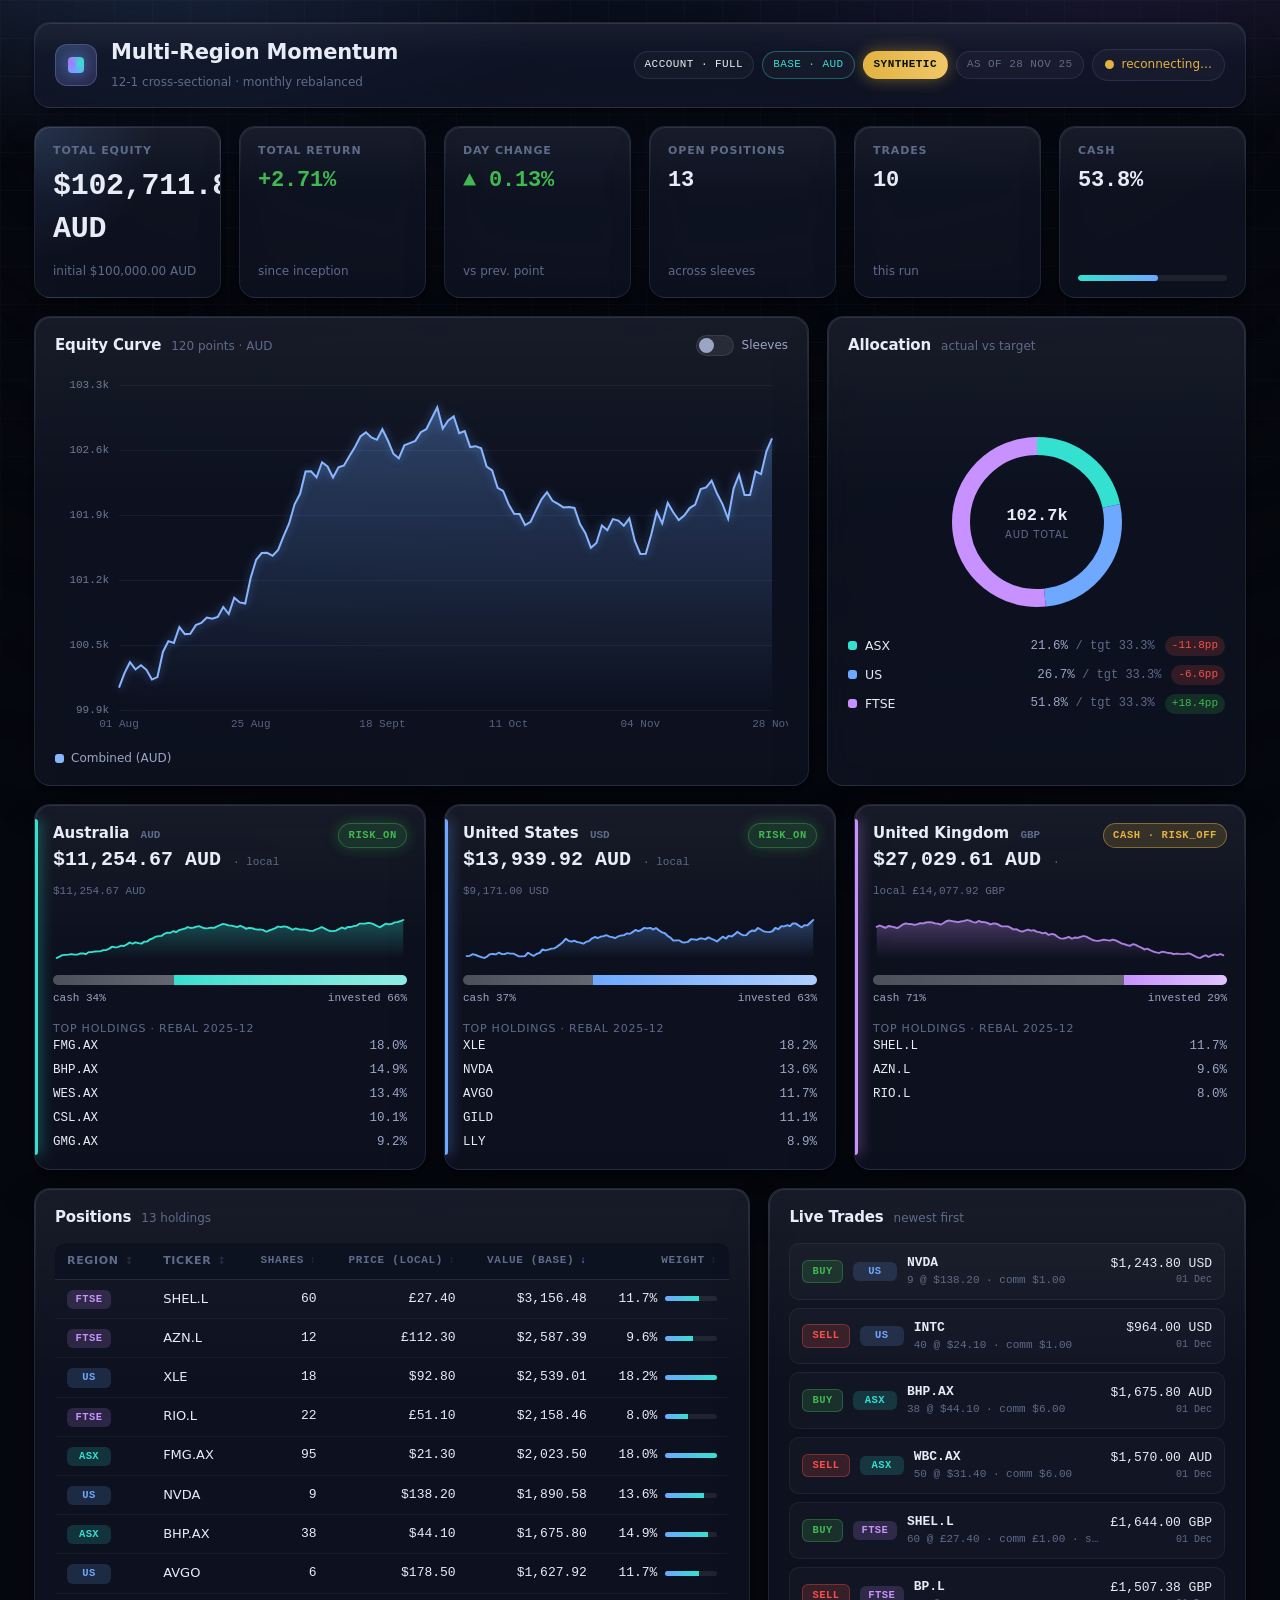
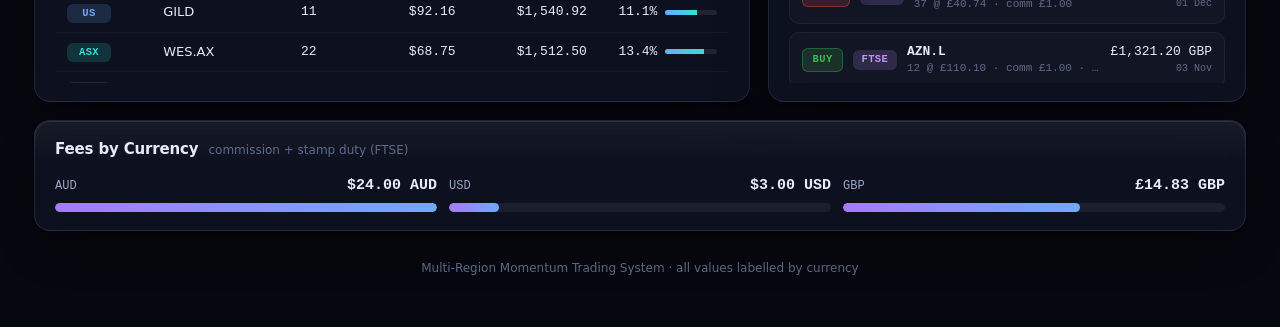
==== trading_algo/dashboard/static/index.html @ df979b7a "Add live dashboard, point-in-time constituents, robustness sweep, session hook Dashboard (trading_al" ====
<!DOCTYPE html>
<html lang="en">
<head>
  <meta charset="utf-8" />
  <meta name="viewport" content="width=device-width, initial-scale=1.0" />
  <title>Multi-Region Momentum · Trading Terminal</title>
  <!-- Dependency-free: only local stylesheet, no external URLs anywhere. -->
  <link rel="stylesheet" href="styles.css" />
</head>
<body>
  <!-- Ambient background glow layers (pure CSS, no images). -->
  <div class="bg-aurora" aria-hidden="true"></div>
  <div class="bg-grid" aria-hidden="true"></div>

  <div class="shell">

    <!-- ============================== TOP BAR ============================== -->
    <header class="topbar glass">
      <div class="topbar__brand">
        <div class="logo" aria-hidden="true">
          <span class="logo__spark"></span>
        </div>
        <div class="topbar__titles">
          <h1 class="topbar__title">Multi-Region&nbsp;Momentum</h1>
          <div class="topbar__sub">
            <span class="muted">12-1 cross-sectional · monthly rebalanced</span>
          </div>
        </div>
      </div>

      <div class="topbar__meta">
        <span class="pill pill--account" id="accountPill">account · —</span>
        <span class="pill pill--ccy" id="ccyPill">BASE · —</span>
        <span class="pill pill--synthetic hidden" id="syntheticPill">SYNTHETIC</span>
        <span class="pill pill--asof" id="asOfPill">as of —</span>

        <span class="status" id="statusEl" title="connection status">
          <span class="status__dot" id="statusDot"></span>
          <span class="status__text" id="statusText">connecting…</span>
        </span>
      </div>
    </header>

    <!-- ============================== KPI STRIP ============================== -->
    <section class="kpis" id="kpiStrip" aria-label="Key metrics">
      <article class="kpi glass kpi--equity">
        <div class="kpi__label">Total Equity</div>
        <div class="kpi__value kpi__value--xl" id="kpiEquity">—</div>
        <div class="kpi__foot"><span class="muted" id="kpiEquitySub">initial —</span></div>
      </article>

      <article class="kpi glass">
        <div class="kpi__label">Total Return</div>
        <div class="kpi__value" id="kpiReturn">—</div>
        <div class="kpi__foot"><span class="muted">since inception</span></div>
      </article>

      <article class="kpi glass">
        <div class="kpi__label">Day Change</div>
        <div class="kpi__value" id="kpiDay">—</div>
        <div class="kpi__foot"><span class="muted">vs prev. point</span></div>
      </article>

      <article class="kpi glass">
        <div class="kpi__label">Open Positions</div>
        <div class="kpi__value" id="kpiPositions">—</div>
        <div class="kpi__foot"><span class="muted">across sleeves</span></div>
      </article>

      <article class="kpi glass">
        <div class="kpi__label">Trades</div>
        <div class="kpi__value" id="kpiTrades">—</div>
        <div class="kpi__foot"><span class="muted">this run</span></div>
      </article>

      <article class="kpi glass kpi--cash">
        <div class="kpi__label">Cash</div>
        <div class="kpi__value" id="kpiCash">—</div>
        <div class="kpi__bar"><span class="kpi__bar-fill" id="kpiCashBar"></span></div>
      </article>
    </section>

    <!-- ============================== MAIN GRID ============================== -->
    <section class="grid-main">

      <!-- Equity curve ---------------------------------------------------- -->
      <article class="panel glass panel--equity">
        <div class="panel__head">
          <div class="panel__title">
            <h2>Equity Curve</h2>
            <span class="muted" id="equityRange">— · base currency</span>
          </div>
          <label class="switch" title="Overlay per-sleeve curves">
            <input type="checkbox" id="overlayToggle" />
            <span class="switch__track"><span class="switch__thumb"></span></span>
            <span class="switch__label">Sleeves</span>
          </label>
        </div>
        <div class="chart-wrap">
          <canvas id="equityCanvas"></canvas>
          <div class="chart-tooltip hidden" id="equityTooltip"></div>
        </div>
        <div class="legend" id="equityLegend"></div>
      </article>

      <!-- Allocation donut ------------------------------------------------- -->
      <article class="panel glass panel--donut">
        <div class="panel__head">
          <div class="panel__title">
            <h2>Allocation</h2>
            <span class="muted">actual vs target</span>
          </div>
        </div>
        <div class="donut-wrap">
          <div class="donut-svg" id="donutSvg"><!-- SVG injected --></div>
          <ul class="donut-legend" id="donutLegend"></ul>
        </div>
      </article>
    </section>

    <!-- ============================== SLEEVE CARDS ============================== -->
    <section class="sleeves" id="sleeveCards" aria-label="Regional sleeves"></section>

    <!-- ============================== LOWER GRID ============================== -->
    <section class="grid-lower">

      <!-- Positions table -------------------------------------------------- -->
      <article class="panel glass panel--positions">
        <div class="panel__head">
          <div class="panel__title">
            <h2>Positions</h2>
            <span class="muted" id="positionsCount">— holdings</span>
          </div>
        </div>
        <div class="table-scroll">
          <table class="dtable" id="positionsTable">
            <thead>
              <tr>
                <th data-sort="region"  class="sortable">Region</th>
                <th data-sort="ticker"  class="sortable">Ticker</th>
                <th data-sort="shares"  class="sortable num">Shares</th>
                <th data-sort="price"   class="sortable num">Price (local)</th>
                <th data-sort="value"   class="sortable num">Value (base)</th>
                <th data-sort="weight"  class="sortable num">Weight</th>
              </tr>
            </thead>
            <tbody id="positionsBody"></tbody>
          </table>
        </div>
      </article>

      <!-- Live trades feed ------------------------------------------------- -->
      <article class="panel glass panel--trades">
        <div class="panel__head">
          <div class="panel__title">
            <h2>Live Trades</h2>
            <span class="muted">newest first</span>
          </div>
        </div>
        <ul class="feed" id="tradesFeed"></ul>
      </article>
    </section>

    <!-- ============================== FEES PANEL ============================== -->
    <section class="grid-fees">
      <article class="panel glass panel--fees">
        <div class="panel__head">
          <div class="panel__title">
            <h2>Fees by Currency</h2>
            <span class="muted">commission + stamp duty (FTSE)</span>
          </div>
        </div>
        <div class="fees" id="feesPanel"></div>
      </article>
    </section>

    <footer class="footer">
      <span class="muted" id="footerNote">Multi-Region Momentum Trading System · all values labelled by currency</span>
    </footer>
  </div>

  <!-- Dependency-free application script (local file only). -->
  <script src="app.js"></script>
</body>
</html>
---- trading_algo/dashboard/static/styles.css ----
/* ===========================================================================
   Multi-Region Momentum — Trading Terminal
   Dark, glassmorphism fintech dashboard. 100% offline, no external assets.
   System-font stacks only; all visuals are CSS/Canvas/SVG.
   =========================================================================== */

/* --------------------------------- Tokens -------------------------------- */
:root {
  /* Surface palette (deep navy/black with cool tints) */
  --bg-0: #06080f;          /* page base */
  --bg-1: #0a0e1a;          /* secondary */
  --panel: rgba(20, 26, 44, 0.55);
  --panel-solid: #11162a;
  --stroke: rgba(140, 160, 220, 0.14);
  --stroke-strong: rgba(150, 170, 230, 0.28);

  /* Text */
  --text: #e8ecf6;
  --text-dim: #9aa6c4;
  --text-mute: #5f6b8a;

  /* Accents */
  --accent: #6ea8ff;        /* primary blue */
  --accent-2: #a779ff;      /* violet */
  --accent-3: #34e0d0;      /* teal */
  --pos: #3fb950;           /* green */
  --pos-soft: rgba(63, 185, 80, 0.16);
  --neg: #f85149;           /* red */
  --neg-soft: rgba(248, 81, 73, 0.16);
  --warn: #e3b341;          /* amber */
  --warn-soft: rgba(227, 179, 65, 0.16);

  /* Region hues (consistent across charts/tags) */
  --asx:  #34e0d0;          /* teal */
  --us:   #6ea8ff;          /* blue */
  --ftse: #c792ff;          /* violet */

  /* Type */
  --font-sans: -apple-system, BlinkMacSystemFont, "Segoe UI", Roboto, system-ui, "Helvetica Neue", Arial, sans-serif;
  --font-mono: ui-monospace, "SF Mono", "Cascadia Code", "JetBrains Mono", Menlo, Consolas, "Liberation Mono", monospace;

  --radius: 16px;
  --radius-sm: 10px;
  --shadow: 0 20px 50px -20px rgba(0, 0, 0, 0.75), 0 2px 8px -2px rgba(0, 0, 0, 0.6);
  --gap: 18px;
}

/* ------------------------------- Base reset ------------------------------ */
*, *::before, *::after { box-sizing: border-box; }
html, body { height: 100%; }
body {
  margin: 0;
  font-family: var(--font-sans);
  color: var(--text);
  background: var(--bg-0);
  line-height: 1.45;
  -webkit-font-smoothing: antialiased;
  text-rendering: optimizeLegibility;
  overflow-x: hidden;
}
h1, h2, h3 { margin: 0; font-weight: 600; letter-spacing: -0.01em; }
.hidden { display: none !important; }
.muted { color: var(--text-mute); font-size: 12px; }
.num { font-variant-numeric: tabular-nums; font-family: var(--font-mono); }

/* --------------------------- Ambient background -------------------------- */
.bg-aurora {
  position: fixed; inset: -20% -10% auto -10%; height: 70vh; z-index: -2;
  background:
    radial-gradient(40% 50% at 18% 20%, rgba(110, 168, 255, 0.18), transparent 70%),
    radial-gradient(45% 55% at 82% 12%, rgba(167, 121, 255, 0.16), transparent 70%),
    radial-gradient(35% 45% at 55% 0%,  rgba(52, 224, 208, 0.12), transparent 70%);
  filter: blur(20px);
  pointer-events: none;
}
.bg-grid {
  position: fixed; inset: 0; z-index: -3; pointer-events: none;
  background:
    linear-gradient(rgba(120, 140, 200, 0.035) 1px, transparent 1px) 0 0 / 100% 38px,
    linear-gradient(90deg, rgba(120, 140, 200, 0.035) 1px, transparent 1px) 0 0 / 38px 100%,
    radial-gradient(120% 80% at 50% -10%, #0b1020 0%, var(--bg-0) 55%);
  mask-image: radial-gradient(120% 100% at 50% 0%, #000 40%, transparent 100%);
}

/* --------------------------------- Layout -------------------------------- */
.shell {
  max-width: 1480px;
  margin: 0 auto;
  padding: 22px clamp(14px, 3vw, 34px) 48px;
  display: flex;
  flex-direction: column;
  gap: var(--gap);
}

/* Glass surface treatment shared by all cards/panels. */
.glass {
  background:
    linear-gradient(180deg, rgba(255, 255, 255, 0.045), rgba(255, 255, 255, 0) 38%),
    var(--panel);
  border: 1px solid var(--stroke);
  border-radius: var(--radius);
  box-shadow: var(--shadow);
  backdrop-filter: blur(14px) saturate(120%);
  -webkit-backdrop-filter: blur(14px) saturate(120%);
  position: relative;
}
/* Subtle top hairline highlight for the "glass edge" look. */
.glass::before {
  content: "";
  position: absolute; inset: 0;
  border-radius: inherit;
  padding: 1px;
  background: linear-gradient(180deg, rgba(255, 255, 255, 0.18), transparent 30%);
  -webkit-mask: linear-gradient(#000 0 0) content-box, linear-gradient(#000 0 0);
  -webkit-mask-composite: xor; mask-composite: exclude;
  pointer-events: none;
  opacity: 0.6;
}

/* --------------------------------- Topbar -------------------------------- */
.topbar {
  display: flex; align-items: center; justify-content: space-between;
  gap: 16px; padding: 14px 20px; flex-wrap: wrap;
}
.topbar__brand { display: flex; align-items: center; gap: 14px; }
.logo {
  width: 42px; height: 42px; border-radius: 12px; flex: none;
  background: linear-gradient(145deg, rgba(110,168,255,0.25), rgba(167,121,255,0.18));
  border: 1px solid var(--stroke-strong);
  display: grid; place-items: center; position: relative; overflow: hidden;
}
.logo__spark {
  width: 16px; height: 16px; border-radius: 4px;
  background: conic-gradient(from 180deg, var(--accent), var(--accent-2), var(--accent-3), var(--accent));
  filter: drop-shadow(0 0 8px rgba(110, 168, 255, 0.6));
  animation: spin 8s linear infinite;
}
@keyframes spin { to { transform: rotate(360deg); } }
.topbar__title { font-size: clamp(16px, 2.2vw, 21px); }
.topbar__sub { margin-top: 2px; }
.topbar__meta { display: flex; align-items: center; gap: 8px; flex-wrap: wrap; }

/* Pills */
.pill {
  font-family: var(--font-mono); font-size: 11px; letter-spacing: 0.04em;
  text-transform: uppercase; color: var(--text-dim);
  padding: 5px 10px; border-radius: 999px;
  border: 1px solid var(--stroke); background: rgba(255, 255, 255, 0.03);
  white-space: nowrap;
}
.pill--ccy { color: var(--accent-3); border-color: rgba(52, 224, 208, 0.35); }
.pill--account { color: var(--text); }
.pill--synthetic {
  color: #08110b; font-weight: 700;
  background: linear-gradient(90deg, var(--warn), #f0c768);
  border-color: transparent;
  box-shadow: 0 0 16px rgba(227, 179, 65, 0.45);
}
.pill--asof { color: var(--text-mute); }

/* Live status */
.status {
  display: inline-flex; align-items: center; gap: 8px;
  padding: 6px 12px; border-radius: 999px;
  border: 1px solid var(--stroke); background: rgba(255, 255, 255, 0.03);
  font-size: 12px; color: var(--text-dim); white-space: nowrap;
}
.status__dot {
  width: 9px; height: 9px; border-radius: 50%;
  background: var(--pos); box-shadow: 0 0 0 0 rgba(63, 185, 80, 0.6);
  animation: pulse 2.2s ease-out infinite;
}
.status.is-stale .status__dot { background: var(--warn); animation: pulse-warn 1.4s ease-out infinite; }
.status.is-stale { color: var(--warn); }
@keyframes pulse {
  0%   { box-shadow: 0 0 0 0 rgba(63, 185, 80, 0.55); }
  70%  { box-shadow: 0 0 0 9px rgba(63, 185, 80, 0); }
  100% { box-shadow: 0 0 0 0 rgba(63, 185, 80, 0); }
}
@keyframes pulse-warn {
  0%   { box-shadow: 0 0 0 0 rgba(227, 179, 65, 0.55); }
  70%  { box-shadow: 0 0 0 8px rgba(227, 179, 65, 0); }
  100% { box-shadow: 0 0 0 0 rgba(227, 179, 65, 0); }
}

/* ---------------------------------- KPIs --------------------------------- */
.kpis {
  display: grid; gap: var(--gap);
  grid-template-columns: repeat(6, 1fr);
}
.kpi { padding: 16px 18px; display: flex; flex-direction: column; gap: 6px; min-height: 104px; overflow: hidden; }
.kpi__label {
  font-size: 11px; text-transform: uppercase; letter-spacing: 0.08em;
  color: var(--text-mute); font-weight: 600;
}
.kpi__value {
  font-family: var(--font-mono); font-size: 22px; font-weight: 600;
  font-variant-numeric: tabular-nums; letter-spacing: -0.01em;
  transition: color 0.4s ease;
}
.kpi__value--xl { font-size: clamp(22px, 2.6vw, 30px); }
.kpi__foot { margin-top: auto; }
.kpi--equity {
  background:
    radial-gradient(120% 140% at 0% 0%, rgba(110, 168, 255, 0.16), transparent 55%),
    linear-gradient(180deg, rgba(255, 255, 255, 0.045), rgba(255, 255, 255, 0) 38%),
    var(--panel);
}
.kpi__bar {
  margin-top: auto; height: 6px; border-radius: 999px;
  background: rgba(255, 255, 255, 0.07); overflow: hidden;
}
.kpi__bar-fill {
  display: block; height: 100%; width: 0%;
  background: linear-gradient(90deg, var(--accent-3), var(--accent));
  border-radius: inherit;
  transition: width 0.6s cubic-bezier(0.22, 1, 0.36, 1);
}

.val-pos { color: var(--pos); }
.val-neg { color: var(--neg); }

/* ------------------------------ Panel shell ------------------------------ */
.panel { padding: 18px 20px; display: flex; flex-direction: column; min-width: 0; }
.panel__head {
  display: flex; align-items: flex-start; justify-content: space-between;
  gap: 12px; margin-bottom: 14px;
}
.panel__title { display: flex; align-items: baseline; gap: 10px; flex-wrap: wrap; }
.panel__title h2 { font-size: 15px; }

/* --------------------------- Main grid (charts) -------------------------- */
.grid-main {
  display: grid; gap: var(--gap);
  grid-template-columns: 1.85fr 1fr;
}
.panel--equity { min-height: 360px; }
.chart-wrap { position: relative; flex: 1; min-height: 280px; }
#equityCanvas { width: 100%; height: 100%; display: block; }

.chart-tooltip {
  position: absolute; pointer-events: none; z-index: 5;
  background: rgba(10, 14, 26, 0.92);
  border: 1px solid var(--stroke-strong);
  border-radius: 10px; padding: 9px 11px; min-width: 130px;
  box-shadow: 0 10px 30px -8px rgba(0,0,0,0.8);
  font-size: 12px; transform: translate(-50%, calc(-100% - 14px));
  transition: opacity 0.12s ease;
}
.chart-tooltip .tt-date { color: var(--text-mute); font-size: 11px; margin-bottom: 4px; }
.chart-tooltip .tt-row { display: flex; align-items: center; gap: 8px; justify-content: space-between; }
.chart-tooltip .tt-row + .tt-row { margin-top: 3px; }
.chart-tooltip .tt-key { display: inline-flex; align-items: center; gap: 6px; color: var(--text-dim); }
.chart-tooltip .tt-val { font-family: var(--font-mono); font-variant-numeric: tabular-nums; }
.swatch { width: 9px; height: 9px; border-radius: 3px; flex: none; }

.legend { display: flex; gap: 16px; flex-wrap: wrap; margin-top: 12px; }
.legend__item { display: inline-flex; align-items: center; gap: 7px; font-size: 12px; color: var(--text-dim); }

/* Toggle switch */
.switch { display: inline-flex; align-items: center; gap: 8px; cursor: pointer; user-select: none; }
.switch input { position: absolute; opacity: 0; width: 0; height: 0; }
.switch__track {
  width: 38px; height: 21px; border-radius: 999px; position: relative;
  background: rgba(255, 255, 255, 0.08); border: 1px solid var(--stroke);
  transition: background 0.25s ease;
}
.switch__thumb {
  position: absolute; top: 2px; left: 2px; width: 15px; height: 15px;
  border-radius: 50%; background: var(--text-dim);
  transition: transform 0.25s cubic-bezier(0.22,1,0.36,1), background 0.25s ease;
}
.switch input:checked + .switch__track { background: rgba(110, 168, 255, 0.35); border-color: rgba(110,168,255,0.5); }
.switch input:checked + .switch__track .switch__thumb { transform: translateX(17px); background: var(--accent); }
.switch__label { font-size: 12px; color: var(--text-dim); }

/* --------------------------------- Donut --------------------------------- */
.donut-wrap { display: flex; flex-direction: column; gap: 16px; align-items: center; flex: 1; justify-content: center; }
.donut-svg { width: 196px; height: 196px; position: relative; }
.donut-svg svg { width: 100%; height: 100%; display: block; overflow: visible; }
.donut-center { text-align: center; }
.donut-center__big { font-family: var(--font-mono); font-size: 17px; font-weight: 600; fill: var(--text); }
.donut-center__small { font-size: 10px; fill: var(--text-mute); text-transform: uppercase; letter-spacing: 0.08em; }
.donut-arc { transition: stroke-width 0.2s ease, opacity 0.2s ease; }
.donut-arc:hover { stroke-width: 24; }

.donut-legend { list-style: none; margin: 0; padding: 0; width: 100%; display: flex; flex-direction: column; gap: 9px; }
.dleg { display: grid; grid-template-columns: auto 1fr auto; align-items: center; gap: 10px; font-size: 12.5px; }
.dleg__name { display: inline-flex; align-items: center; gap: 8px; color: var(--text); font-weight: 500; }
.dleg__nums { font-family: var(--font-mono); font-variant-numeric: tabular-nums; color: var(--text-dim); text-align: right; }
.dleg__drift { font-family: var(--font-mono); font-size: 11px; padding: 2px 7px; border-radius: 999px; }
.drift-flat { color: var(--text-mute); background: rgba(255,255,255,0.05); }
.drift-up { color: var(--pos); background: var(--pos-soft); }
.drift-down { color: var(--neg); background: var(--neg-soft); }

/* ------------------------------ Sleeve cards ----------------------------- */
.sleeves { display: grid; gap: var(--gap); grid-template-columns: repeat(3, 1fr); }
.sleeve {
  padding: 18px; display: flex; flex-direction: column; gap: 14px;
  position: relative; overflow: hidden;
}
/* Region accent bar on the left edge. */
.sleeve::after {
  content: ""; position: absolute; left: 0; top: 14px; bottom: 14px; width: 3px;
  border-radius: 0 3px 3px 0; background: var(--region, var(--accent));
  box-shadow: 0 0 14px var(--region, var(--accent));
}
.sleeve__head { display: flex; align-items: flex-start; justify-content: space-between; gap: 10px; }
.sleeve__name { font-size: 15px; font-weight: 600; }
.sleeve__ccy { font-family: var(--font-mono); font-size: 11px; color: var(--text-mute); margin-left: 6px; }
.sleeve__equity { font-family: var(--font-mono); font-size: 20px; font-weight: 600; font-variant-numeric: tabular-nums; }
.sleeve__equity small { font-size: 11px; color: var(--text-mute); font-weight: 400; }

.regime {
  font-family: var(--font-mono); font-size: 10.5px; font-weight: 700; letter-spacing: 0.06em;
  padding: 4px 9px; border-radius: 999px; white-space: nowrap;
}
.regime--on { color: var(--pos); background: var(--pos-soft); border: 1px solid rgba(63,185,80,0.4); box-shadow: 0 0 14px rgba(63,185,80,0.3); }
.regime--off { color: var(--warn); background: var(--warn-soft); border: 1px solid rgba(227,179,65,0.45); }

/* Liquidity bar (cash vs invested) */
.liq { display: flex; flex-direction: column; gap: 6px; }
.liq__bar { height: 10px; border-radius: 999px; overflow: hidden; display: flex; background: rgba(255,255,255,0.06); }
.liq__cash { background: linear-gradient(90deg, rgba(255,255,255,0.22), rgba(255,255,255,0.32)); }
.liq__inv { background: linear-gradient(90deg, var(--region, var(--accent)), color-mix(in srgb, var(--region, var(--accent)) 55%, #ffffff)); }
.liq__legend { display: flex; justify-content: space-between; font-size: 11px; color: var(--text-dim); font-family: var(--font-mono); }

.spark { width: 100%; height: 44px; display: block; }

.sleeve__pos { list-style: none; margin: 0; padding: 0; display: flex; flex-direction: column; gap: 6px; }
.sleeve__pos li { display: flex; align-items: center; justify-content: space-between; font-size: 12.5px; }
.sleeve__pos .pos-tk { font-family: var(--font-mono); color: var(--text); }
.sleeve__pos .pos-wt { font-family: var(--font-mono); color: var(--text-dim); font-variant-numeric: tabular-nums; }
.sleeve__pos-head { font-size: 11px; text-transform: uppercase; letter-spacing: 0.07em; color: var(--text-mute); }

/* ------------------------------- Lower grid ------------------------------ */
.grid-lower { display: grid; gap: var(--gap); grid-template-columns: 1.5fr 1fr; }

/* Data table */
.table-scroll { overflow: auto; max-height: 440px; border-radius: var(--radius-sm); }
.dtable { width: 100%; border-collapse: collapse; font-size: 13px; }
.dtable thead th {
  position: sticky; top: 0; z-index: 2;
  text-align: left; padding: 10px 12px;
  font-size: 11px; text-transform: uppercase; letter-spacing: 0.06em;
  color: var(--text-mute); font-weight: 600;
  background: rgba(13, 18, 33, 0.95); backdrop-filter: blur(6px);
  border-bottom: 1px solid var(--stroke);
  white-space: nowrap;
}
.dtable th.num, .dtable td.num { text-align: right; }
.dtable th.sortable { cursor: pointer; user-select: none; }
.dtable th.sortable:hover { color: var(--text); }
.dtable th.sortable::after { content: "↕"; opacity: 0.3; margin-left: 6px; font-size: 10px; }
.dtable th.sort-asc::after  { content: "↑"; opacity: 0.9; color: var(--accent); }
.dtable th.sort-desc::after { content: "↓"; opacity: 0.9; color: var(--accent); }
.dtable tbody td {
  padding: 9px 12px; border-bottom: 1px solid rgba(255,255,255,0.04);
  font-variant-numeric: tabular-nums;
}
.dtable tbody td:not(.col-region):not(.col-tk) { font-family: var(--font-mono); }
.dtable tbody tr:hover { background: rgba(255,255,255,0.035); }

.rtag {
  font-family: var(--font-mono); font-size: 10.5px; font-weight: 700; letter-spacing: 0.04em;
  padding: 2px 8px; border-radius: 6px; display: inline-block; min-width: 44px; text-align: center;
}
.rtag--ASX  { color: var(--asx);  background: color-mix(in srgb, var(--asx) 16%, transparent); }
.rtag--US   { color: var(--us);   background: color-mix(in srgb, var(--us) 16%, transparent); }
.rtag--FTSE { color: var(--ftse); background: color-mix(in srgb, var(--ftse) 16%, transparent); }

/* Inline weight bar in table cell */
.wbar { display: inline-flex; align-items: center; gap: 8px; justify-content: flex-end; width: 100%; }
.wbar__track { width: 52px; height: 5px; border-radius: 999px; background: rgba(255,255,255,0.08); overflow: hidden; }
.wbar__fill { display: block; height: 100%; background: linear-gradient(90deg, var(--accent), var(--accent-3)); }

/* --------------------------------- Feed ---------------------------------- */
.feed { list-style: none; margin: 0; padding: 0; display: flex; flex-direction: column; gap: 8px; max-height: 440px; overflow: auto; }
.trade {
  display: grid; grid-template-columns: auto auto 1fr auto; gap: 10px; align-items: center;
  padding: 10px 12px; border-radius: var(--radius-sm);
  background: rgba(255,255,255,0.025); border: 1px solid rgba(255,255,255,0.05);
}
.trade.is-new { animation: flash-in 1.6s ease-out; }
@keyframes flash-in {
  0%   { background: rgba(110,168,255,0.22); border-color: rgba(110,168,255,0.5); transform: translateY(-4px); }
  100% { background: rgba(255,255,255,0.025); border-color: rgba(255,255,255,0.05); transform: translateY(0); }
}
.side {
  font-family: var(--font-mono); font-size: 10.5px; font-weight: 700; letter-spacing: 0.05em;
  padding: 3px 9px; border-radius: 6px;
}
.side--BUY  { color: var(--pos); background: var(--pos-soft); border: 1px solid rgba(63,185,80,0.35); }
.side--SELL { color: var(--neg); background: var(--neg-soft); border: 1px solid rgba(248,81,73,0.35); }
.trade__main { min-width: 0; }
.trade__tk { font-family: var(--font-mono); font-weight: 600; font-size: 13px; }
.trade__detail { font-family: var(--font-mono); font-size: 11px; color: var(--text-mute); white-space: nowrap; overflow: hidden; text-overflow: ellipsis; }
.trade__right { text-align: right; }
.trade__val { font-family: var(--font-mono); font-size: 13px; font-variant-numeric: tabular-nums; }
.trade__fees { font-family: var(--font-mono); font-size: 10.5px; color: var(--text-mute); }
.trade__fees .stamp { color: var(--warn); }
.trade__date { font-family: var(--font-mono); font-size: 10px; color: var(--text-mute); }

/* --------------------------------- Fees ---------------------------------- */
.grid-fees { display: grid; }
.fees { display: grid; gap: 12px; grid-template-columns: repeat(auto-fit, minmax(200px, 1fr)); }
.fee-row { display: flex; flex-direction: column; gap: 7px; }
.fee-row__top { display: flex; align-items: baseline; justify-content: space-between; }
.fee-row__ccy { font-family: var(--font-mono); font-size: 12px; color: var(--text-dim); }
.fee-row__amt { font-family: var(--font-mono); font-size: 15px; font-weight: 600; font-variant-numeric: tabular-nums; }
.fee-row__bar { height: 9px; border-radius: 999px; background: rgba(255,255,255,0.06); overflow: hidden; }
.fee-row__fill { display: block; height: 100%; border-radius: inherit;
  background: linear-gradient(90deg, var(--accent-2), var(--accent));
  transition: width 0.6s cubic-bezier(0.22,1,0.36,1); }

/* -------------------------------- Footer --------------------------------- */
.footer { text-align: center; padding-top: 6px; }

/* ----------------------------- Responsiveness ---------------------------- */
@media (max-width: 1180px) {
  .kpis { grid-template-columns: repeat(3, 1fr); }
  .grid-main { grid-template-columns: 1fr; }
  .grid-lower { grid-template-columns: 1fr; }
  .sleeves { grid-template-columns: 1fr; }
}
@media (max-width: 640px) {
  .kpis { grid-template-columns: repeat(2, 1fr); }
  .topbar { padding: 12px 14px; }
  .panel { padding: 14px 14px; }
}

/* Respect reduced-motion preferences. */
@media (prefers-reduced-motion: reduce) {
  *, *::before, *::after { animation: none !important; transition: none !important; }
}

/* Slim, on-theme scrollbars. */
.table-scroll::-webkit-scrollbar, .feed::-webkit-scrollbar { width: 9px; height: 9px; }
.table-scroll::-webkit-scrollbar-thumb, .feed::-webkit-scrollbar-thumb {
  background: rgba(140,160,220,0.22); border-radius: 999px;
}
.table-scroll::-webkit-scrollbar-track, .feed::-webkit-scrollbar-track { background: transparent; }
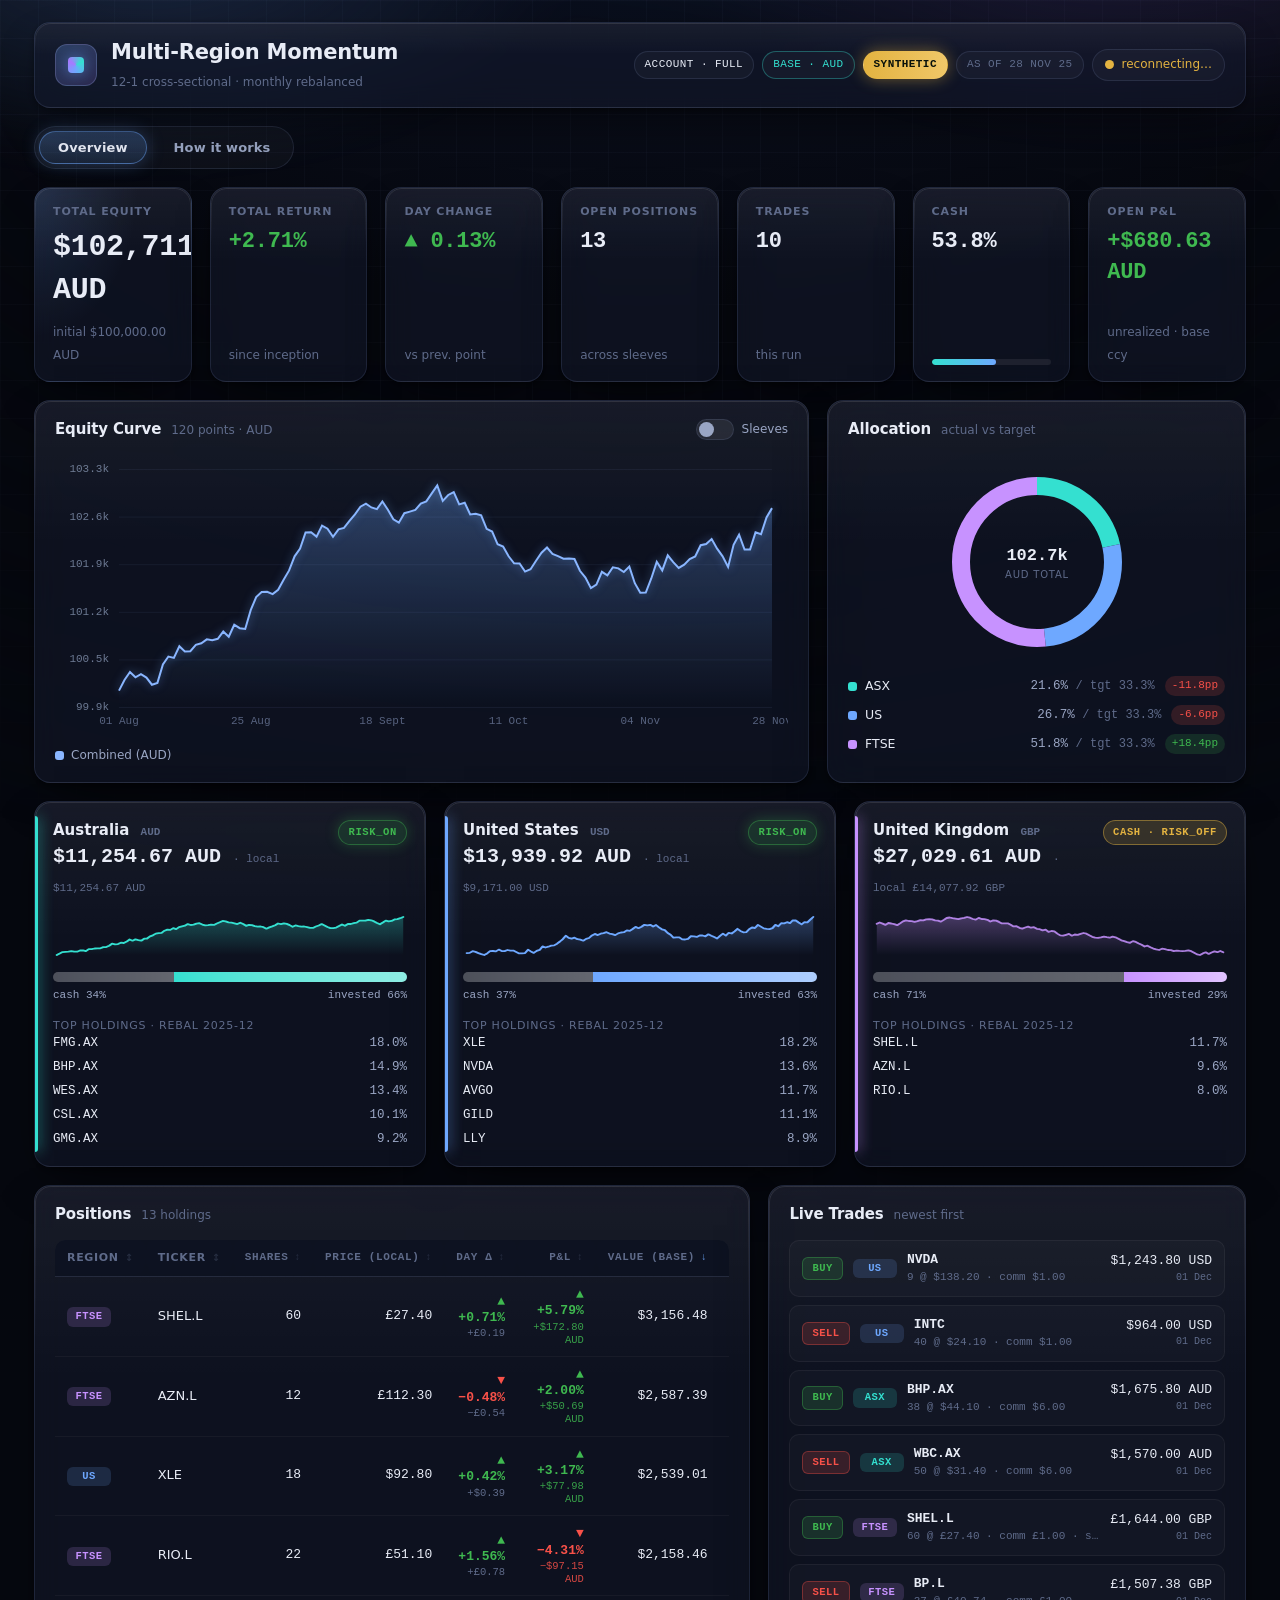
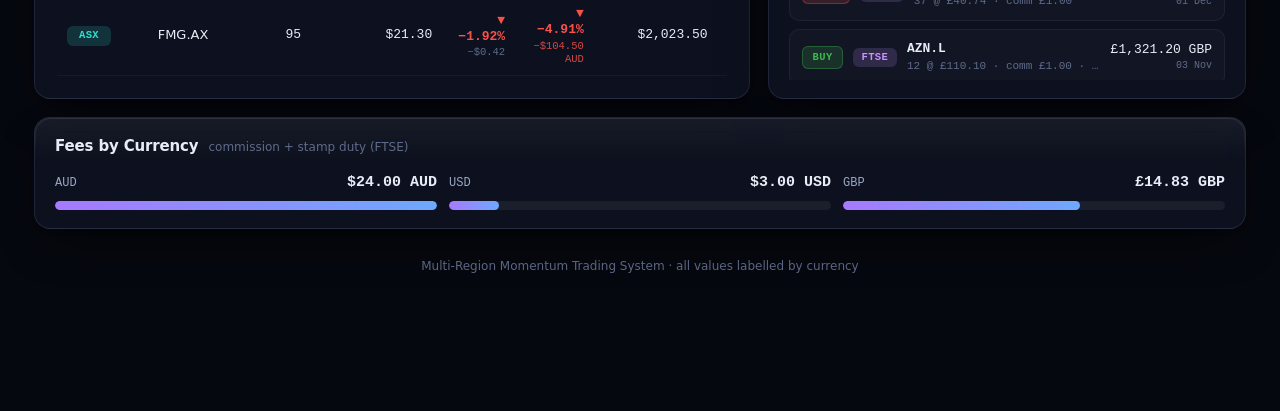
==== commit bb9208ed: "Dashboard: add "How it works" tab + per-stock change & P&L Per the request: an in-app strategy expla" ====
--- a/trading_algo/dashboard/static/index.html
+++ b/trading_algo/dashboard/static/index.html
@@ -41,6 +41,15 @@
       </div>
     </header>
 
+    <!-- ============================== TAB BAR ============================== -->
+    <nav class="tabbar" role="tablist" aria-label="Views">
+      <button class="tab active" id="tabOverview" role="tab" aria-selected="true" data-tab="overview">Overview</button>
+      <button class="tab" id="tabHowItWorks" role="tab" aria-selected="false" data-tab="howitworks">How it works</button>
+    </nav>
+
+    <!-- ============================== OVERVIEW VIEW ============================== -->
+    <div class="view view--overview active" id="viewOverview" role="tabpanel" aria-labelledby="tabOverview">
+
     <!-- ============================== KPI STRIP ============================== -->
     <section class="kpis" id="kpiStrip" aria-label="Key metrics">
       <article class="kpi glass kpi--equity">
@@ -77,6 +86,12 @@
         <div class="kpi__label">Cash</div>
         <div class="kpi__value" id="kpiCash">—</div>
         <div class="kpi__bar"><span class="kpi__bar-fill" id="kpiCashBar"></span></div>
+      </article>
+
+      <article class="kpi glass">
+        <div class="kpi__label">Open P&amp;L</div>
+        <div class="kpi__value" id="kpiOpenPnl">—</div>
+        <div class="kpi__foot"><span class="muted">unrealized · base ccy</span></div>
       </article>
     </section>
 
@@ -140,6 +155,8 @@
                 <th data-sort="ticker"  class="sortable">Ticker</th>
                 <th data-sort="shares"  class="sortable num">Shares</th>
                 <th data-sort="price"   class="sortable num">Price (local)</th>
+                <th data-sort="day"     class="sortable num">Day Δ</th>
+                <th data-sort="pnl"     class="sortable num">P&amp;L</th>
                 <th data-sort="value"   class="sortable num">Value (base)</th>
                 <th data-sort="weight"  class="sortable num">Weight</th>
               </tr>
@@ -174,6 +191,111 @@
       </article>
     </section>
 
+    </div><!-- /viewOverview -->
+
+    <!-- ============================== HOW IT WORKS VIEW ============================== -->
+    <div class="view view--howitworks" id="viewHowItWorks" role="tabpanel" aria-labelledby="tabHowItWorks">
+
+      <article class="panel glass hiw">
+        <div class="panel__head">
+          <div class="panel__title">
+            <h2>How the algorithm works</h2>
+            <span class="muted">12-1 cross-sectional momentum · three regional sleeves</span>
+          </div>
+        </div>
+
+        <!-- 1. Summary -->
+        <p class="hiw__lead">
+          Each month, in each region (<strong>FTSE</strong> / <strong>US</strong> / <strong>ASX</strong>),
+          rank stocks by <strong>12-1 momentum</strong>. Buy the strongest names that are in an uptrend
+          <em>while</em> the market index is also in an uptrend; otherwise hold cash. Size positions by
+          <strong>inverse volatility</strong>, then scale the whole book to a <strong>12% volatility target</strong>.
+          Run three regional books and report the combined equity in <strong>AUD</strong>.
+        </p>
+
+        <!-- 2. Pipeline -->
+        <h3 class="hiw__h">Pipeline · once per monthly rebalance</h3>
+        <div class="pipeline" aria-label="Strategy pipeline">
+          <div class="pipe-box">Prices</div>
+          <span class="pipe-arrow" aria-hidden="true">→</span>
+          <div class="pipe-box">12-1 Momentum</div>
+          <span class="pipe-arrow" aria-hidden="true">→</span>
+          <div class="pipe-box">Trend &amp; Regime filters</div>
+          <span class="pipe-arrow" aria-hidden="true">→</span>
+          <div class="pipe-box">Top-N select</div>
+          <span class="pipe-arrow" aria-hidden="true">→</span>
+          <div class="pipe-box">Inverse-vol weights <small>(cap 15%)</small></div>
+          <span class="pipe-arrow" aria-hidden="true">→</span>
+          <div class="pipe-box">Volatility targeting <small>(12%)</small></div>
+          <span class="pipe-arrow" aria-hidden="true">→</span>
+          <div class="pipe-box">Target weights</div>
+          <span class="pipe-arrow" aria-hidden="true">→</span>
+          <div class="pipe-box pipe-box--accent">Trade t+1 <small>(costs on)</small></div>
+        </div>
+
+        <!-- 3. Concept cards -->
+        <div class="hiw__grid">
+          <section class="hiw-card">
+            <h4>12-1 Momentum</h4>
+            <p>The last-year return, skipping the most recent month (avoids short-term reversal).</p>
+            <div class="formula">score(t) = P(t&minus;21) / P(t&minus;252) &minus; 1</div>
+          </section>
+
+          <section class="hiw-card">
+            <h4>Trend &amp; regime filters</h4>
+            <p>
+              A stock must be above its <strong>200-day moving average</strong>, <strong>and</strong>
+              the regional index must be above its own 200-day MA. If the index is below, that entire
+              sleeve goes <strong>100% cash</strong> (crash protection).
+            </p>
+          </section>
+
+          <section class="hiw-card">
+            <h4>Selection &amp; weighting</h4>
+            <p>
+              Take the top <strong>N = 10</strong> names by momentum. Assign
+              <strong>inverse-volatility</strong> weights (calmer names get more), then
+              <strong>cap each name at 15%</strong> so no single position dominates.
+            </p>
+          </section>
+
+          <section class="hiw-card">
+            <h4>Volatility targeting</h4>
+            <p>
+              Scale the whole book so estimated portfolio volatility is about <strong>12% per year</strong>.
+              Gross exposure <strong>never exceeds 100%</strong> &mdash; no leverage.
+            </p>
+          </section>
+
+          <section class="hiw-card">
+            <h4>Costs</h4>
+            <p>
+              Commission + slippage on turnover at every rebalance, plus UK <strong>stamp duty (0.5%)</strong>
+              on FTSE <em>buys only</em>. Trades are whole-share lots and respect per-trade commission floors.
+            </p>
+          </section>
+
+          <section class="hiw-card">
+            <h4>Three sleeves &rarr; one AUD book</h4>
+            <p>
+              Each sleeve trades in its <strong>local currency</strong>. The combined equity is converted to
+              <strong>AUD</strong>, including the FX move, only at the portfolio/reporting layer.
+            </p>
+          </section>
+        </div>
+
+        <!-- 4. Callout -->
+        <div class="callout callout--warn">
+          <span class="callout__icon" aria-hidden="true">⚠</span>
+          <span class="callout__text">
+            <strong>Paper trading on real prices &mdash; places no real orders.</strong>
+            A backtest is a hypothesis, not a promise.
+          </span>
+        </div>
+      </article>
+
+    </div><!-- /viewHowItWorks -->
+
     <footer class="footer">
       <span class="muted" id="footerNote">Multi-Region Momentum Trading System · all values labelled by currency</span>
     </footer>
--- a/trading_algo/dashboard/static/styles.css
+++ b/trading_algo/dashboard/static/styles.css
@@ -183,10 +183,38 @@
   100% { box-shadow: 0 0 0 0 rgba(227, 179, 65, 0); }
 }
 
+/* ---------------------------------- Tabs --------------------------------- */
+.tabbar {
+  display: flex; align-items: center; gap: 8px;
+  padding: 4px; border-radius: 999px;
+  border: 1px solid var(--stroke);
+  background: rgba(255, 255, 255, 0.03);
+  width: fit-content;
+}
+.tab {
+  appearance: none; cursor: pointer;
+  font-family: var(--font-sans); font-size: 13px; font-weight: 600;
+  letter-spacing: 0.01em; color: var(--text-dim);
+  padding: 8px 18px; border-radius: 999px;
+  border: 1px solid transparent; background: transparent;
+  transition: color 0.2s ease, background 0.25s ease, border-color 0.2s ease;
+}
+.tab:hover { color: var(--text); }
+.tab.active {
+  color: var(--text);
+  background: linear-gradient(180deg, rgba(110,168,255,0.28), rgba(110,168,255,0.14));
+  border-color: rgba(110, 168, 255, 0.45);
+  box-shadow: 0 0 18px rgba(110, 168, 255, 0.28);
+}
+
+/* Top-level views toggled by the tab bar. */
+.view { display: none; flex-direction: column; gap: var(--gap); }
+.view.active { display: flex; }
+
 /* ---------------------------------- KPIs --------------------------------- */
 .kpis {
   display: grid; gap: var(--gap);
-  grid-template-columns: repeat(6, 1fr);
+  grid-template-columns: repeat(7, 1fr);
 }
 .kpi { padding: 16px 18px; display: flex; flex-direction: column; gap: 6px; min-height: 104px; overflow: hidden; }
 .kpi__label {
@@ -374,6 +402,15 @@
 .wbar__track { width: 52px; height: 5px; border-radius: 999px; background: rgba(255,255,255,0.08); overflow: hidden; }
 .wbar__fill { display: block; height: 100%; background: linear-gradient(90deg, var(--accent), var(--accent-3)); }
 
+/* Two-line numeric cell (Day Δ, P&L): primary signed % + small secondary. */
+.cell-stack { display: inline-flex; flex-direction: column; align-items: flex-end; gap: 1px; line-height: 1.25; }
+.cell-stack > span:first-child { font-weight: 600; }
+.cell-stack.val-pos > span:first-child { color: var(--pos); }
+.cell-stack.val-neg > span:first-child { color: var(--neg); }
+.cell-sub { font-size: 10.5px; color: var(--text-mute); font-family: var(--font-mono); }
+.cell-sub.val-pos { color: var(--pos); opacity: 0.85; }
+.cell-sub.val-neg { color: var(--neg); opacity: 0.85; }
+
 /* --------------------------------- Feed ---------------------------------- */
 .feed { list-style: none; margin: 0; padding: 0; display: flex; flex-direction: column; gap: 8px; max-height: 440px; overflow: auto; }
 .trade {
@@ -413,6 +450,82 @@
   background: linear-gradient(90deg, var(--accent-2), var(--accent));
   transition: width 0.6s cubic-bezier(0.22,1,0.36,1); }
 
+/* ------------------------------ How it works ----------------------------- */
+.hiw { gap: 4px; }
+.hiw__lead {
+  font-size: 14.5px; line-height: 1.6; color: var(--text-dim);
+  max-width: 78ch; margin: 2px 0 18px;
+}
+.hiw__lead strong { color: var(--text); font-weight: 600; }
+.hiw__lead em { color: var(--accent-3); font-style: normal; }
+.hiw__h {
+  font-size: 11px; text-transform: uppercase; letter-spacing: 0.08em;
+  color: var(--text-mute); font-weight: 600; margin: 6px 0 12px;
+}
+
+/* Pipeline: horizontal flow of boxes joined by arrows (wraps on narrow). */
+.pipeline {
+  display: flex; flex-wrap: wrap; align-items: stretch; gap: 8px;
+  margin-bottom: 24px;
+}
+.pipe-box {
+  display: flex; align-items: center; gap: 6px;
+  font-size: 12.5px; font-weight: 600; color: var(--text);
+  padding: 9px 13px; border-radius: var(--radius-sm);
+  border: 1px solid var(--stroke);
+  background: linear-gradient(180deg, rgba(255,255,255,0.05), rgba(255,255,255,0.01));
+  white-space: nowrap;
+}
+.pipe-box small { font-family: var(--font-mono); font-size: 10.5px; color: var(--text-mute); font-weight: 400; }
+.pipe-box--accent {
+  color: var(--accent);
+  border-color: rgba(110, 168, 255, 0.45);
+  background: linear-gradient(180deg, rgba(110,168,255,0.18), rgba(110,168,255,0.06));
+  box-shadow: 0 0 16px rgba(110, 168, 255, 0.22);
+}
+.pipe-box--accent small { color: rgba(207, 224, 255, 0.7); }
+.pipe-arrow { display: flex; align-items: center; color: var(--accent-2); font-size: 16px; font-weight: 700; }
+
+/* Concept cards grid. */
+.hiw__grid {
+  display: grid; gap: 14px;
+  grid-template-columns: repeat(auto-fit, minmax(280px, 1fr));
+  margin-bottom: 20px;
+}
+.hiw-card {
+  padding: 16px 18px; border-radius: var(--radius-sm);
+  border: 1px solid var(--stroke);
+  background: rgba(255, 255, 255, 0.025);
+}
+.hiw-card h4 {
+  margin: 0 0 8px; font-size: 14px; font-weight: 600; color: var(--text);
+  letter-spacing: -0.01em;
+}
+.hiw-card p { margin: 0; font-size: 13px; line-height: 1.55; color: var(--text-dim); }
+.hiw-card p strong { color: var(--text); font-weight: 600; }
+.hiw-card p em { color: var(--accent-3); font-style: normal; }
+
+/* Plain styled formula (no math library). */
+.formula {
+  margin-top: 10px; padding: 9px 12px; border-radius: 8px;
+  font-family: var(--font-mono); font-size: 13px; color: var(--accent-3);
+  background: rgba(52, 224, 208, 0.08);
+  border: 1px solid rgba(52, 224, 208, 0.22);
+}
+
+/* Callout (warning style). */
+.callout {
+  display: flex; align-items: flex-start; gap: 12px;
+  padding: 14px 16px; border-radius: var(--radius-sm);
+  font-size: 13.5px; line-height: 1.5;
+}
+.callout--warn {
+  color: var(--text); background: var(--warn-soft);
+  border: 1px solid rgba(227, 179, 65, 0.4);
+}
+.callout__icon { font-size: 18px; line-height: 1.3; color: var(--warn); flex: none; }
+.callout__text strong { color: var(--warn); }
+
 /* -------------------------------- Footer --------------------------------- */
 .footer { text-align: center; padding-top: 6px; }
 
@@ -422,6 +535,7 @@
   .grid-main { grid-template-columns: 1fr; }
   .grid-lower { grid-template-columns: 1fr; }
   .sleeves { grid-template-columns: 1fr; }
+  .hiw__grid { grid-template-columns: repeat(auto-fit, minmax(240px, 1fr)); }
 }
 @media (max-width: 640px) {
   .kpis { grid-template-columns: repeat(2, 1fr); }
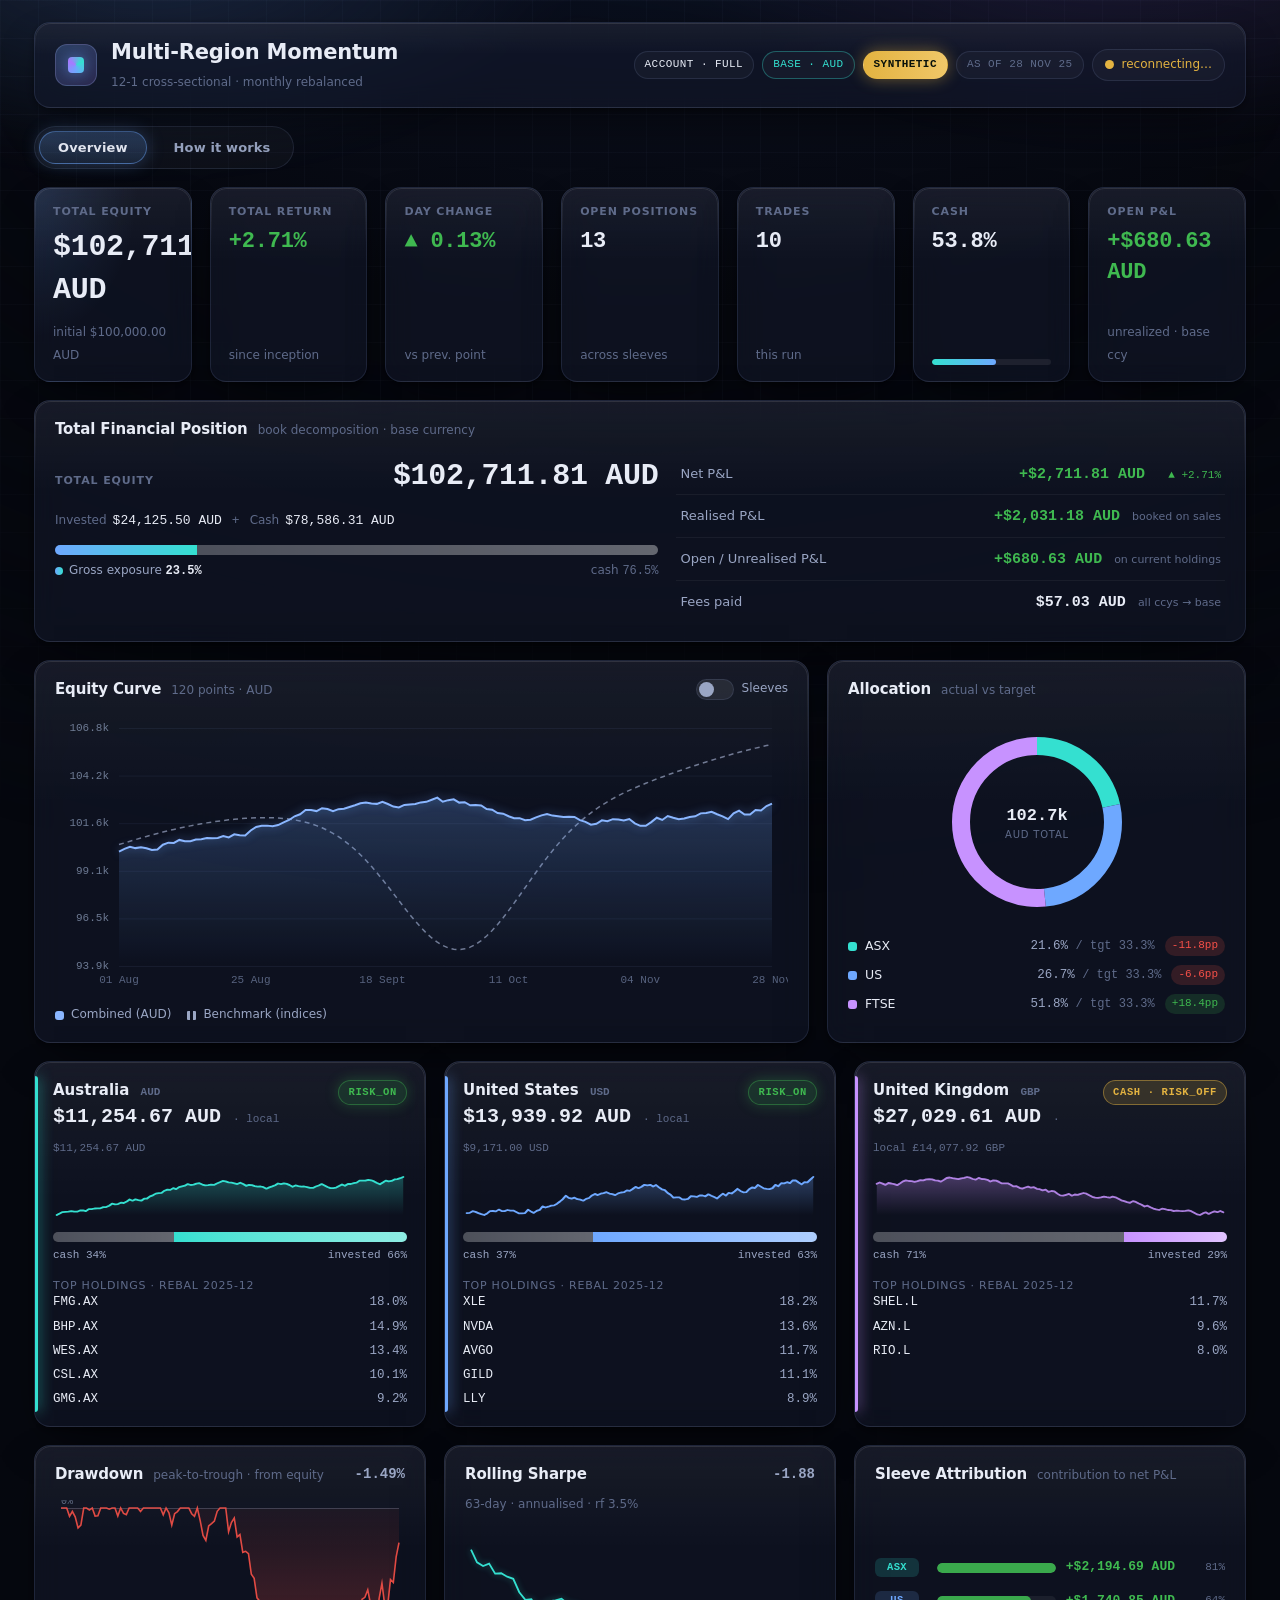
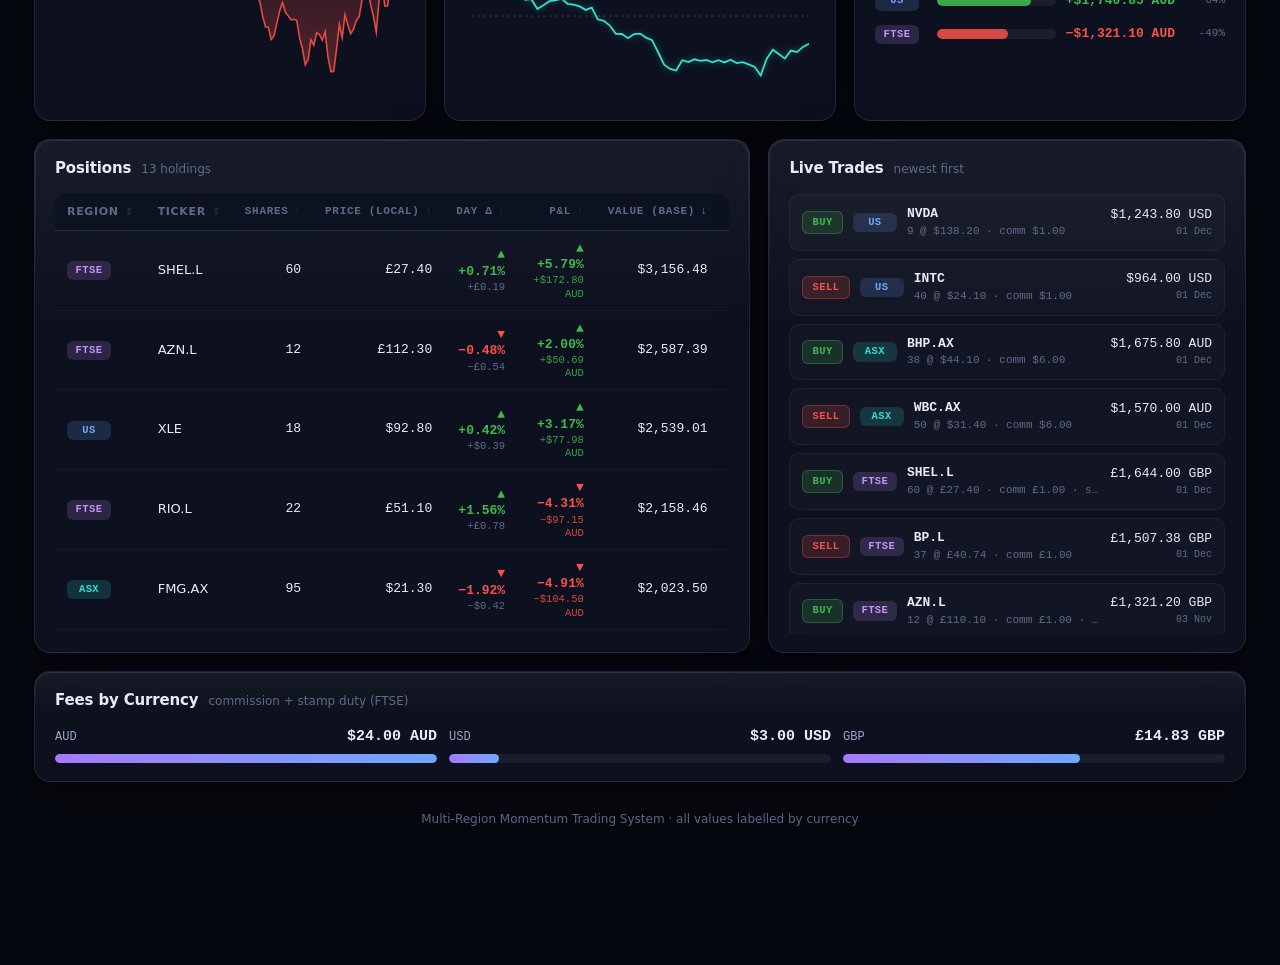
==== commit fcc3f9fe: "Dashboard UI: financial position, benchmark, drawdown, rolling Sharpe, attribution Extends the Overv" ====
--- a/trading_algo/dashboard/static/index.html
+++ b/trading_algo/dashboard/static/index.html
@@ -95,6 +95,66 @@
       </article>
     </section>
 
+    <!-- ===================== TOTAL FINANCIAL POSITION ===================== -->
+    <section class="grid-tfp">
+      <article class="panel glass panel--tfp">
+        <div class="panel__head">
+          <div class="panel__title">
+            <h2>Total Financial Position</h2>
+            <span class="muted" id="tfpAsOf">book decomposition · base currency</span>
+          </div>
+        </div>
+        <div class="tfp">
+          <!-- Headline equity = invested + cash, with an exposure split bar. -->
+          <div class="tfp__headline">
+            <div class="tfp__equity">
+              <span class="tfp__equity-label">Total Equity</span>
+              <span class="tfp__equity-val num" id="tfpEquity">—</span>
+            </div>
+            <div class="tfp__eq">
+              <span class="tfp__eq-piece"><span class="muted">Invested</span> <span class="num" id="tfpInvested">—</span></span>
+              <span class="tfp__eq-plus">+</span>
+              <span class="tfp__eq-piece"><span class="muted">Cash</span> <span class="num" id="tfpCash">—</span></span>
+            </div>
+            <div class="tfp__expo">
+              <div class="tfp__expo-bar" title="invested vs cash">
+                <span class="tfp__expo-inv" id="tfpExpoInv"></span>
+                <span class="tfp__expo-cash" id="tfpExpoCash"></span>
+              </div>
+              <div class="tfp__expo-legend">
+                <span><span class="dot dot--inv"></span>Gross exposure <strong class="num" id="tfpGross">—</strong></span>
+                <span class="muted">cash <span class="num" id="tfpCashPct">—</span></span>
+              </div>
+            </div>
+          </div>
+
+          <!-- P&L + fees breakdown rows. -->
+          <ul class="tfp__rows">
+            <li class="tfp__row">
+              <span class="tfp__row-label">Net P&amp;L</span>
+              <span class="tfp__row-val num" id="tfpNet">—</span>
+              <span class="tfp__row-sub num" id="tfpNetPct">—</span>
+            </li>
+            <li class="tfp__row">
+              <span class="tfp__row-label">Realised P&amp;L</span>
+              <span class="tfp__row-val num" id="tfpRealized">—</span>
+              <span class="tfp__row-sub muted">booked on sales</span>
+            </li>
+            <li class="tfp__row">
+              <span class="tfp__row-label">Open / Unrealised P&amp;L</span>
+              <span class="tfp__row-val num" id="tfpUnrealized">—</span>
+              <span class="tfp__row-sub muted">on current holdings</span>
+            </li>
+            <li class="tfp__row">
+              <span class="tfp__row-label">Fees paid</span>
+              <span class="tfp__row-val num" id="tfpFees">—</span>
+              <span class="tfp__row-sub muted">all ccys → base</span>
+            </li>
+          </ul>
+        </div>
+      </article>
+    </section>
+
     <!-- ============================== MAIN GRID ============================== -->
     <section class="grid-main">
 
@@ -135,6 +195,51 @@
 
     <!-- ============================== SLEEVE CARDS ============================== -->
     <section class="sleeves" id="sleeveCards" aria-label="Regional sleeves"></section>
+
+    <!-- ============================== ANALYTICS GRID ============================== -->
+    <section class="grid-analytics" aria-label="Risk &amp; attribution">
+
+      <!-- Drawdown ------------------------------------------------------- -->
+      <article class="panel glass panel--dd">
+        <div class="panel__head">
+          <div class="panel__title">
+            <h2>Drawdown</h2>
+            <span class="muted">peak-to-trough · from equity</span>
+          </div>
+          <span class="panel__stat val-neg num" id="ddMinLabel">—</span>
+        </div>
+        <div class="mini-chart-wrap">
+          <canvas id="ddCanvas"></canvas>
+          <div class="mini-placeholder hidden" id="ddPlaceholder">needs more history</div>
+        </div>
+      </article>
+
+      <!-- Rolling Sharpe ------------------------------------------------- -->
+      <article class="panel glass panel--sharpe">
+        <div class="panel__head">
+          <div class="panel__title">
+            <h2>Rolling Sharpe</h2>
+            <span class="muted" id="sharpeWin">annualised · rf 3.5%</span>
+          </div>
+          <span class="panel__stat num" id="sharpeLast">—</span>
+        </div>
+        <div class="mini-chart-wrap">
+          <canvas id="sharpeCanvas"></canvas>
+          <div class="mini-placeholder hidden" id="sharpePlaceholder">needs more history</div>
+        </div>
+      </article>
+
+      <!-- Sleeve attribution -------------------------------------------- -->
+      <article class="panel glass panel--attr">
+        <div class="panel__head">
+          <div class="panel__title">
+            <h2>Sleeve Attribution</h2>
+            <span class="muted">contribution to net P&amp;L</span>
+          </div>
+        </div>
+        <div class="attr" id="attrPanel"></div>
+      </article>
+    </section>
 
     <!-- ============================== LOWER GRID ============================== -->
     <section class="grid-lower">
--- a/trading_algo/dashboard/static/styles.css
+++ b/trading_algo/dashboard/static/styles.css
@@ -281,6 +281,11 @@
 .chart-tooltip .tt-key { display: inline-flex; align-items: center; gap: 6px; color: var(--text-dim); }
 .chart-tooltip .tt-val { font-family: var(--font-mono); font-variant-numeric: tabular-nums; }
 .swatch { width: 9px; height: 9px; border-radius: 3px; flex: none; }
+/* Benchmark swatch mimics the dashed muted-grey line drawn on the canvas. */
+.swatch--bench {
+  background: linear-gradient(90deg, var(--text-dim) 0 55%, transparent 55% 100%) 0 0 / 6px 100%;
+  border-radius: 1px;
+}
 
 .legend { display: flex; gap: 16px; flex-wrap: wrap; margin-top: 12px; }
 .legend__item { display: inline-flex; align-items: center; gap: 7px; font-size: 12px; color: var(--text-dim); }
@@ -450,6 +455,66 @@
   background: linear-gradient(90deg, var(--accent-2), var(--accent));
   transition: width 0.6s cubic-bezier(0.22,1,0.36,1); }
 
+/* ---------------------- Total Financial Position ------------------------- */
+.grid-tfp { display: grid; }
+.panel--tfp { min-width: 0; }
+.panel__stat { font-family: var(--font-mono); font-size: 14px; font-weight: 600; font-variant-numeric: tabular-nums; color: var(--text-dim); }
+
+.tfp { display: grid; gap: 18px; grid-template-columns: 1.1fr 1fr; align-items: start; }
+
+/* Headline block: total equity = invested + cash + exposure bar. */
+.tfp__headline { display: flex; flex-direction: column; gap: 14px; }
+.tfp__equity { display: flex; align-items: baseline; justify-content: space-between; gap: 12px; }
+.tfp__equity-label { font-size: 11px; text-transform: uppercase; letter-spacing: 0.08em; color: var(--text-mute); font-weight: 600; }
+.tfp__equity-val { font-size: clamp(22px, 2.4vw, 30px); font-weight: 600; letter-spacing: -0.01em; }
+.tfp__eq { display: flex; align-items: center; gap: 10px; flex-wrap: wrap; font-size: 13px; }
+.tfp__eq-piece { display: inline-flex; align-items: baseline; gap: 6px; }
+.tfp__eq-piece .muted { font-size: 12px; }
+.tfp__eq-plus { color: var(--text-mute); font-family: var(--font-mono); }
+
+.tfp__expo { display: flex; flex-direction: column; gap: 7px; }
+.tfp__expo-bar { height: 10px; border-radius: 999px; overflow: hidden; display: flex; background: rgba(255,255,255,0.06); }
+.tfp__expo-inv { background: linear-gradient(90deg, var(--accent), var(--accent-3)); transition: width 0.6s cubic-bezier(0.22,1,0.36,1); }
+.tfp__expo-cash { background: linear-gradient(90deg, rgba(255,255,255,0.22), rgba(255,255,255,0.32)); transition: width 0.6s cubic-bezier(0.22,1,0.36,1); }
+.tfp__expo-legend { display: flex; justify-content: space-between; font-size: 12px; color: var(--text-dim); }
+.tfp__expo-legend strong { font-weight: 600; color: var(--text); }
+.dot { display: inline-block; width: 8px; height: 8px; border-radius: 50%; margin-right: 6px; vertical-align: middle; }
+.dot--inv { background: linear-gradient(90deg, var(--accent), var(--accent-3)); }
+
+/* P&L / fees breakdown rows. */
+.tfp__rows { list-style: none; margin: 0; padding: 0; display: flex; flex-direction: column; gap: 2px; }
+.tfp__row {
+  display: grid; grid-template-columns: 1fr auto auto; align-items: baseline; gap: 12px;
+  padding: 9px 4px; border-bottom: 1px solid rgba(255,255,255,0.05);
+}
+.tfp__row:last-child { border-bottom: none; }
+.tfp__row-label { font-size: 13px; color: var(--text-dim); }
+.tfp__row-val { font-size: 15px; font-weight: 600; font-variant-numeric: tabular-nums; }
+.tfp__row-sub { font-size: 11px; min-width: 64px; text-align: right; }
+
+/* ----------------------- Analytics (risk + attribution) ------------------ */
+.grid-analytics { display: grid; gap: var(--gap); grid-template-columns: 1fr 1fr 1fr; }
+.mini-chart-wrap { position: relative; flex: 1; min-height: 130px; }
+.panel--dd, .panel--sharpe, .panel--attr { min-height: 200px; }
+.panel--dd canvas, .panel--sharpe canvas { width: 100%; height: 100%; display: block; }
+.mini-placeholder {
+  position: absolute; inset: 0; display: grid; place-items: center;
+  font-size: 12px; color: var(--text-mute); font-style: italic;
+}
+.mini-placeholder--inline { position: static; min-height: 130px; }
+
+/* Sleeve attribution bars. */
+.attr { display: flex; flex-direction: column; gap: 14px; flex: 1; justify-content: center; }
+.attr-row { display: grid; grid-template-columns: 52px 1fr auto auto; align-items: center; gap: 10px; }
+.attr-row__name { display: inline-flex; }
+.attr-row__bar { height: 10px; border-radius: 999px; background: rgba(255,255,255,0.06); overflow: hidden; position: relative; }
+.attr-row__fill { display: block; height: 100%; border-radius: inherit; background: var(--region, var(--accent)); opacity: 0.85;
+  transition: width 0.6s cubic-bezier(0.22,1,0.36,1); }
+.attr-row__fill.val-neg { background: var(--neg); opacity: 0.85; }
+.attr-row__fill.val-pos { background: var(--pos); opacity: 0.9; }
+.attr-row__amt { font-size: 13px; font-weight: 600; font-variant-numeric: tabular-nums; text-align: right; min-width: 96px; }
+.attr-row__share { font-size: 11px; color: var(--text-mute); font-variant-numeric: tabular-nums; min-width: 40px; text-align: right; }
+
 /* ------------------------------ How it works ----------------------------- */
 .hiw { gap: 4px; }
 .hiw__lead {
@@ -535,6 +600,8 @@
   .grid-main { grid-template-columns: 1fr; }
   .grid-lower { grid-template-columns: 1fr; }
   .sleeves { grid-template-columns: 1fr; }
+  .grid-analytics { grid-template-columns: 1fr; }
+  .tfp { grid-template-columns: 1fr; }
   .hiw__grid { grid-template-columns: repeat(auto-fit, minmax(240px, 1fr)); }
 }
 @media (max-width: 640px) {
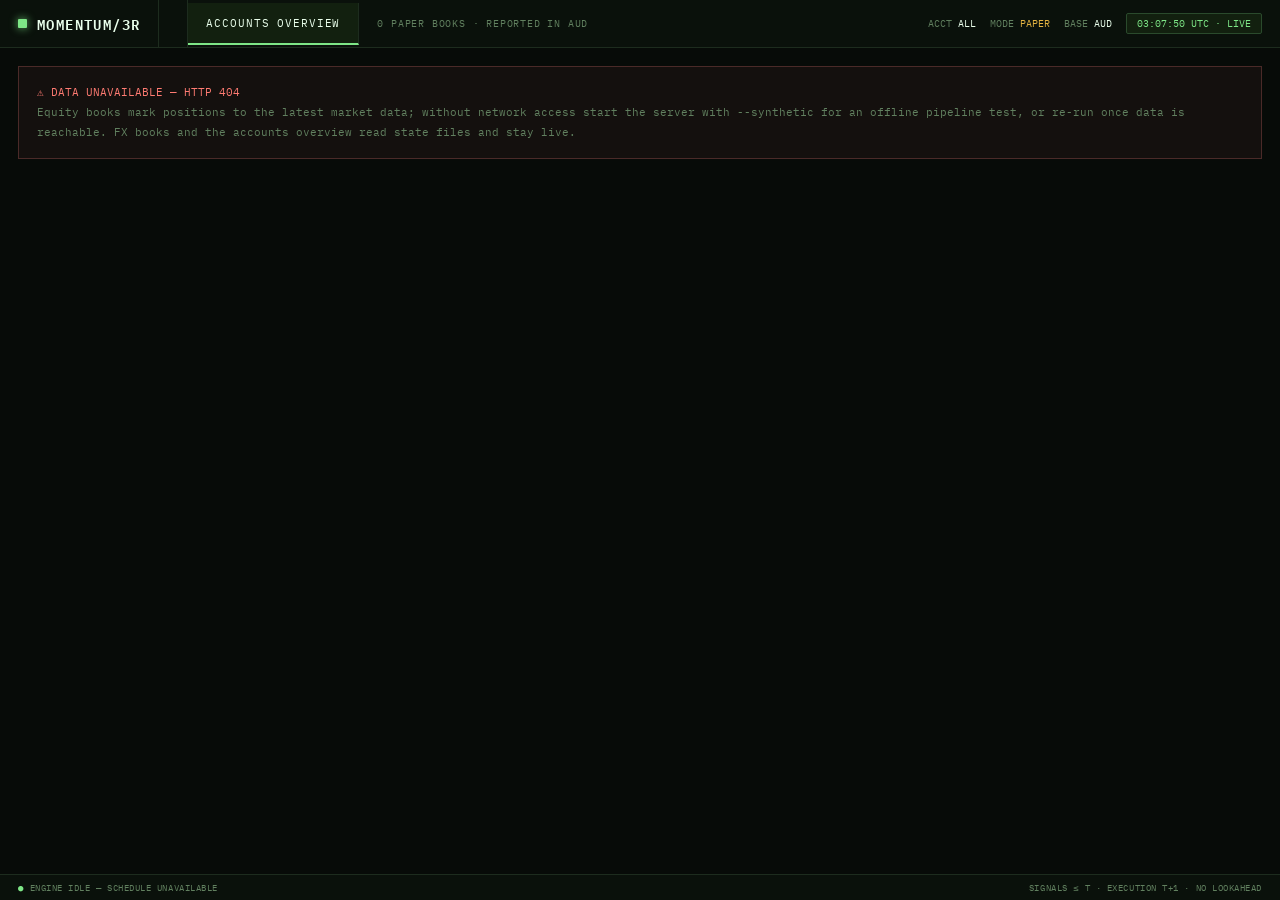
==== commit 73c2574a: "Terminal dashboard: every paper book behind one account switcher Replace the dashboard SPA with the " ====
--- a/trading_algo/dashboard/static/index.html
+++ b/trading_algo/dashboard/static/index.html
@@ -1,412 +1,15 @@
 <!DOCTYPE html>
 <html lang="en">
 <head>
-  <meta charset="utf-8" />
-  <meta name="viewport" content="width=device-width, initial-scale=1.0" />
-  <title>Multi-Region Momentum · Trading Terminal</title>
-  <!-- Dependency-free: only local stylesheet, no external URLs anywhere. -->
-  <link rel="stylesheet" href="styles.css" />
+<meta charset="utf-8" />
+<meta name="viewport" content="width=device-width, initial-scale=1" />
+<title>MOMENTUM/3R — terminal</title>
+<!-- Zero dependencies, fully offline: local stylesheet, local script, bundled
+     fonts. Do NOT add external URLs — exports must stay self-contained. -->
+<link rel="stylesheet" href="styles.css" />
 </head>
 <body>
-  <!-- Ambient background glow layers (pure CSS, no images). -->
-  <div class="bg-aurora" aria-hidden="true"></div>
-  <div class="bg-grid" aria-hidden="true"></div>
-
-  <div class="shell">
-
-    <!-- ============================== TOP BAR ============================== -->
-    <header class="topbar glass">
-      <div class="topbar__brand">
-        <div class="logo" aria-hidden="true">
-          <span class="logo__spark"></span>
-        </div>
-        <div class="topbar__titles">
-          <h1 class="topbar__title">Multi-Region&nbsp;Momentum</h1>
-          <div class="topbar__sub">
-            <span class="muted">12-1 cross-sectional · monthly rebalanced</span>
-          </div>
-        </div>
-      </div>
-
-      <div class="topbar__meta">
-        <span class="pill pill--account" id="accountPill">account · —</span>
-        <span class="pill pill--ccy" id="ccyPill">BASE · —</span>
-        <span class="pill pill--synthetic hidden" id="syntheticPill">SYNTHETIC</span>
-        <span class="pill pill--asof" id="asOfPill">as of —</span>
-
-        <span class="status" id="statusEl" title="connection status">
-          <span class="status__dot" id="statusDot"></span>
-          <span class="status__text" id="statusText">connecting…</span>
-        </span>
-      </div>
-    </header>
-
-    <!-- ============================== TAB BAR ============================== -->
-    <nav class="tabbar" role="tablist" aria-label="Views">
-      <button class="tab active" id="tabOverview" role="tab" aria-selected="true" data-tab="overview">Overview</button>
-      <button class="tab" id="tabHowItWorks" role="tab" aria-selected="false" data-tab="howitworks">How it works</button>
-    </nav>
-
-    <!-- ============================== OVERVIEW VIEW ============================== -->
-    <div class="view view--overview active" id="viewOverview" role="tabpanel" aria-labelledby="tabOverview">
-
-    <!-- ============================== KPI STRIP ============================== -->
-    <section class="kpis" id="kpiStrip" aria-label="Key metrics">
-      <article class="kpi glass kpi--equity">
-        <div class="kpi__label">Total Equity</div>
-        <div class="kpi__value kpi__value--xl" id="kpiEquity">—</div>
-        <div class="kpi__foot"><span class="muted" id="kpiEquitySub">initial —</span></div>
-      </article>
-
-      <article class="kpi glass">
-        <div class="kpi__label">Total Return</div>
-        <div class="kpi__value" id="kpiReturn">—</div>
-        <div class="kpi__foot"><span class="muted">since inception</span></div>
-      </article>
-
-      <article class="kpi glass">
-        <div class="kpi__label">Day Change</div>
-        <div class="kpi__value" id="kpiDay">—</div>
-        <div class="kpi__foot"><span class="muted">vs prev. point</span></div>
-      </article>
-
-      <article class="kpi glass">
-        <div class="kpi__label">Open Positions</div>
-        <div class="kpi__value" id="kpiPositions">—</div>
-        <div class="kpi__foot"><span class="muted">across sleeves</span></div>
-      </article>
-
-      <article class="kpi glass">
-        <div class="kpi__label">Trades</div>
-        <div class="kpi__value" id="kpiTrades">—</div>
-        <div class="kpi__foot"><span class="muted">this run</span></div>
-      </article>
-
-      <article class="kpi glass kpi--cash">
-        <div class="kpi__label">Cash</div>
-        <div class="kpi__value" id="kpiCash">—</div>
-        <div class="kpi__bar"><span class="kpi__bar-fill" id="kpiCashBar"></span></div>
-      </article>
-
-      <article class="kpi glass">
-        <div class="kpi__label">Open P&amp;L</div>
-        <div class="kpi__value" id="kpiOpenPnl">—</div>
-        <div class="kpi__foot"><span class="muted">unrealized · base ccy</span></div>
-      </article>
-    </section>
-
-    <!-- ===================== TOTAL FINANCIAL POSITION ===================== -->
-    <section class="grid-tfp">
-      <article class="panel glass panel--tfp">
-        <div class="panel__head">
-          <div class="panel__title">
-            <h2>Total Financial Position</h2>
-            <span class="muted" id="tfpAsOf">book decomposition · base currency</span>
-          </div>
-        </div>
-        <div class="tfp">
-          <!-- Headline equity = invested + cash, with an exposure split bar. -->
-          <div class="tfp__headline">
-            <div class="tfp__equity">
-              <span class="tfp__equity-label">Total Equity</span>
-              <span class="tfp__equity-val num" id="tfpEquity">—</span>
-            </div>
-            <div class="tfp__eq">
-              <span class="tfp__eq-piece"><span class="muted">Invested</span> <span class="num" id="tfpInvested">—</span></span>
-              <span class="tfp__eq-plus">+</span>
-              <span class="tfp__eq-piece"><span class="muted">Cash</span> <span class="num" id="tfpCash">—</span></span>
-            </div>
-            <div class="tfp__expo">
-              <div class="tfp__expo-bar" title="invested vs cash">
-                <span class="tfp__expo-inv" id="tfpExpoInv"></span>
-                <span class="tfp__expo-cash" id="tfpExpoCash"></span>
-              </div>
-              <div class="tfp__expo-legend">
-                <span><span class="dot dot--inv"></span>Gross exposure <strong class="num" id="tfpGross">—</strong></span>
-                <span class="muted">cash <span class="num" id="tfpCashPct">—</span></span>
-              </div>
-            </div>
-          </div>
-
-          <!-- P&L + fees breakdown rows. -->
-          <ul class="tfp__rows">
-            <li class="tfp__row">
-              <span class="tfp__row-label">Net P&amp;L</span>
-              <span class="tfp__row-val num" id="tfpNet">—</span>
-              <span class="tfp__row-sub num" id="tfpNetPct">—</span>
-            </li>
-            <li class="tfp__row">
-              <span class="tfp__row-label">Realised P&amp;L</span>
-              <span class="tfp__row-val num" id="tfpRealized">—</span>
-              <span class="tfp__row-sub muted">booked on sales</span>
-            </li>
-            <li class="tfp__row">
-              <span class="tfp__row-label">Open / Unrealised P&amp;L</span>
-              <span class="tfp__row-val num" id="tfpUnrealized">—</span>
-              <span class="tfp__row-sub muted">on current holdings</span>
-            </li>
-            <li class="tfp__row">
-              <span class="tfp__row-label">Fees paid</span>
-              <span class="tfp__row-val num" id="tfpFees">—</span>
-              <span class="tfp__row-sub muted">all ccys → base</span>
-            </li>
-          </ul>
-        </div>
-      </article>
-    </section>
-
-    <!-- ============================== MAIN GRID ============================== -->
-    <section class="grid-main">
-
-      <!-- Equity curve ---------------------------------------------------- -->
-      <article class="panel glass panel--equity">
-        <div class="panel__head">
-          <div class="panel__title">
-            <h2>Equity Curve</h2>
-            <span class="muted" id="equityRange">— · base currency</span>
-          </div>
-          <label class="switch" title="Overlay per-sleeve curves">
-            <input type="checkbox" id="overlayToggle" />
-            <span class="switch__track"><span class="switch__thumb"></span></span>
-            <span class="switch__label">Sleeves</span>
-          </label>
-        </div>
-        <div class="chart-wrap">
-          <canvas id="equityCanvas"></canvas>
-          <div class="chart-tooltip hidden" id="equityTooltip"></div>
-        </div>
-        <div class="legend" id="equityLegend"></div>
-      </article>
-
-      <!-- Allocation donut ------------------------------------------------- -->
-      <article class="panel glass panel--donut">
-        <div class="panel__head">
-          <div class="panel__title">
-            <h2>Allocation</h2>
-            <span class="muted">actual vs target</span>
-          </div>
-        </div>
-        <div class="donut-wrap">
-          <div class="donut-svg" id="donutSvg"><!-- SVG injected --></div>
-          <ul class="donut-legend" id="donutLegend"></ul>
-        </div>
-      </article>
-    </section>
-
-    <!-- ============================== SLEEVE CARDS ============================== -->
-    <section class="sleeves" id="sleeveCards" aria-label="Regional sleeves"></section>
-
-    <!-- ============================== ANALYTICS GRID ============================== -->
-    <section class="grid-analytics" aria-label="Risk &amp; attribution">
-
-      <!-- Drawdown ------------------------------------------------------- -->
-      <article class="panel glass panel--dd">
-        <div class="panel__head">
-          <div class="panel__title">
-            <h2>Drawdown</h2>
-            <span class="muted">peak-to-trough · from equity</span>
-          </div>
-          <span class="panel__stat val-neg num" id="ddMinLabel">—</span>
-        </div>
-        <div class="mini-chart-wrap">
-          <canvas id="ddCanvas"></canvas>
-          <div class="mini-placeholder hidden" id="ddPlaceholder">needs more history</div>
-        </div>
-      </article>
-
-      <!-- Rolling Sharpe ------------------------------------------------- -->
-      <article class="panel glass panel--sharpe">
-        <div class="panel__head">
-          <div class="panel__title">
-            <h2>Rolling Sharpe</h2>
-            <span class="muted" id="sharpeWin">annualised · rf 3.5%</span>
-          </div>
-          <span class="panel__stat num" id="sharpeLast">—</span>
-        </div>
-        <div class="mini-chart-wrap">
-          <canvas id="sharpeCanvas"></canvas>
-          <div class="mini-placeholder hidden" id="sharpePlaceholder">needs more history</div>
-        </div>
-      </article>
-
-      <!-- Sleeve attribution -------------------------------------------- -->
-      <article class="panel glass panel--attr">
-        <div class="panel__head">
-          <div class="panel__title">
-            <h2>Sleeve Attribution</h2>
-            <span class="muted">contribution to net P&amp;L</span>
-          </div>
-        </div>
-        <div class="attr" id="attrPanel"></div>
-      </article>
-    </section>
-
-    <!-- ============================== LOWER GRID ============================== -->
-    <section class="grid-lower">
-
-      <!-- Positions table -------------------------------------------------- -->
-      <article class="panel glass panel--positions">
-        <div class="panel__head">
-          <div class="panel__title">
-            <h2>Positions</h2>
-            <span class="muted" id="positionsCount">— holdings</span>
-          </div>
-        </div>
-        <div class="table-scroll">
-          <table class="dtable" id="positionsTable">
-            <thead>
-              <tr>
-                <th data-sort="region"  class="sortable">Region</th>
-                <th data-sort="ticker"  class="sortable">Ticker</th>
-                <th data-sort="shares"  class="sortable num">Shares</th>
-                <th data-sort="price"   class="sortable num">Price (local)</th>
-                <th data-sort="day"     class="sortable num">Day Δ</th>
-                <th data-sort="pnl"     class="sortable num">P&amp;L</th>
-                <th data-sort="value"   class="sortable num">Value (base)</th>
-                <th data-sort="weight"  class="sortable num">Weight</th>
-              </tr>
-            </thead>
-            <tbody id="positionsBody"></tbody>
-          </table>
-        </div>
-      </article>
-
-      <!-- Live trades feed ------------------------------------------------- -->
-      <article class="panel glass panel--trades">
-        <div class="panel__head">
-          <div class="panel__title">
-            <h2>Live Trades</h2>
-            <span class="muted">newest first</span>
-          </div>
-        </div>
-        <ul class="feed" id="tradesFeed"></ul>
-      </article>
-    </section>
-
-    <!-- ============================== FEES PANEL ============================== -->
-    <section class="grid-fees">
-      <article class="panel glass panel--fees">
-        <div class="panel__head">
-          <div class="panel__title">
-            <h2>Fees by Currency</h2>
-            <span class="muted">commission + stamp duty (FTSE)</span>
-          </div>
-        </div>
-        <div class="fees" id="feesPanel"></div>
-      </article>
-    </section>
-
-    </div><!-- /viewOverview -->
-
-    <!-- ============================== HOW IT WORKS VIEW ============================== -->
-    <div class="view view--howitworks" id="viewHowItWorks" role="tabpanel" aria-labelledby="tabHowItWorks">
-
-      <article class="panel glass hiw">
-        <div class="panel__head">
-          <div class="panel__title">
-            <h2>How the algorithm works</h2>
-            <span class="muted">12-1 cross-sectional momentum · three regional sleeves</span>
-          </div>
-        </div>
-
-        <!-- 1. Summary -->
-        <p class="hiw__lead">
-          Each month, in each region (<strong>FTSE</strong> / <strong>US</strong> / <strong>ASX</strong>),
-          rank stocks by <strong>12-1 momentum</strong>. Buy the strongest names that are in an uptrend
-          <em>while</em> the market index is also in an uptrend; otherwise hold cash. Size positions by
-          <strong>inverse volatility</strong>, then scale the whole book to a <strong>12% volatility target</strong>.
-          Run three regional books and report the combined equity in <strong>AUD</strong>.
-        </p>
-
-        <!-- 2. Pipeline -->
-        <h3 class="hiw__h">Pipeline · once per monthly rebalance</h3>
-        <div class="pipeline" aria-label="Strategy pipeline">
-          <div class="pipe-box">Prices</div>
-          <span class="pipe-arrow" aria-hidden="true">→</span>
-          <div class="pipe-box">12-1 Momentum</div>
-          <span class="pipe-arrow" aria-hidden="true">→</span>
-          <div class="pipe-box">Trend &amp; Regime filters</div>
-          <span class="pipe-arrow" aria-hidden="true">→</span>
-          <div class="pipe-box">Top-N select</div>
-          <span class="pipe-arrow" aria-hidden="true">→</span>
-          <div class="pipe-box">Inverse-vol weights <small>(cap 15%)</small></div>
-          <span class="pipe-arrow" aria-hidden="true">→</span>
-          <div class="pipe-box">Volatility targeting <small>(12%)</small></div>
-          <span class="pipe-arrow" aria-hidden="true">→</span>
-          <div class="pipe-box">Target weights</div>
-          <span class="pipe-arrow" aria-hidden="true">→</span>
-          <div class="pipe-box pipe-box--accent">Trade t+1 <small>(costs on)</small></div>
-        </div>
-
-        <!-- 3. Concept cards -->
-        <div class="hiw__grid">
-          <section class="hiw-card">
-            <h4>12-1 Momentum</h4>
-            <p>The last-year return, skipping the most recent month (avoids short-term reversal).</p>
-            <div class="formula">score(t) = P(t&minus;21) / P(t&minus;252) &minus; 1</div>
-          </section>
-
-          <section class="hiw-card">
-            <h4>Trend &amp; regime filters</h4>
-            <p>
-              A stock must be above its <strong>200-day moving average</strong>, <strong>and</strong>
-              the regional index must be above its own 200-day MA. If the index is below, that entire
-              sleeve goes <strong>100% cash</strong> (crash protection).
-            </p>
-          </section>
-
-          <section class="hiw-card">
-            <h4>Selection &amp; weighting</h4>
-            <p>
-              Take the top <strong>N = 10</strong> names by momentum. Assign
-              <strong>inverse-volatility</strong> weights (calmer names get more), then
-              <strong>cap each name at 15%</strong> so no single position dominates.
-            </p>
-          </section>
-
-          <section class="hiw-card">
-            <h4>Volatility targeting</h4>
-            <p>
-              Scale the whole book so estimated portfolio volatility is about <strong>12% per year</strong>.
-              Gross exposure <strong>never exceeds 100%</strong> &mdash; no leverage.
-            </p>
-          </section>
-
-          <section class="hiw-card">
-            <h4>Costs</h4>
-            <p>
-              Commission + slippage on turnover at every rebalance, plus UK <strong>stamp duty (0.5%)</strong>
-              on FTSE <em>buys only</em>. Trades are whole-share lots and respect per-trade commission floors.
-            </p>
-          </section>
-
-          <section class="hiw-card">
-            <h4>Three sleeves &rarr; one AUD book</h4>
-            <p>
-              Each sleeve trades in its <strong>local currency</strong>. The combined equity is converted to
-              <strong>AUD</strong>, including the FX move, only at the portfolio/reporting layer.
-            </p>
-          </section>
-        </div>
-
-        <!-- 4. Callout -->
-        <div class="callout callout--warn">
-          <span class="callout__icon" aria-hidden="true">⚠</span>
-          <span class="callout__text">
-            <strong>Paper trading on real prices &mdash; places no real orders.</strong>
-            A backtest is a hypothesis, not a promise.
-          </span>
-        </div>
-      </article>
-
-    </div><!-- /viewHowItWorks -->
-
-    <footer class="footer">
-      <span class="muted" id="footerNote">Multi-Region Momentum Trading System · all values labelled by currency</span>
-    </footer>
-  </div>
-
-  <!-- Dependency-free application script (local file only). -->
-  <script src="app.js"></script>
+<div id="app"><div class="boot">MOMENTUM/3R · CONNECTING…</div></div>
+<script src="app.js"></script>
 </body>
 </html>
--- a/trading_algo/dashboard/static/styles.css
+++ b/trading_algo/dashboard/static/styles.css
@@ -1,623 +1,73 @@
-/* ===========================================================================
-   Multi-Region Momentum — Trading Terminal
-   Dark, glassmorphism fintech dashboard. 100% offline, no external assets.
-   System-font stacks only; all visuals are CSS/Canvas/SVG.
-   =========================================================================== */
+/* MOMENTUM/3R terminal — global chrome.
+   The screens themselves are inline-styled by app.js (ported 1:1 from the
+   design file); this sheet only carries fonts, resets and hover states that
+   inline styles can't express. */
 
-/* --------------------------------- Tokens -------------------------------- */
-:root {
-  /* Surface palette (deep navy/black with cool tints) */
-  --bg-0: #06080f;          /* page base */
-  --bg-1: #0a0e1a;          /* secondary */
-  --panel: rgba(20, 26, 44, 0.55);
-  --panel-solid: #11162a;
-  --stroke: rgba(140, 160, 220, 0.14);
-  --stroke-strong: rgba(150, 170, 230, 0.28);
-
-  /* Text */
-  --text: #e8ecf6;
-  --text-dim: #9aa6c4;
-  --text-mute: #5f6b8a;
-
-  /* Accents */
-  --accent: #6ea8ff;        /* primary blue */
-  --accent-2: #a779ff;      /* violet */
-  --accent-3: #34e0d0;      /* teal */
-  --pos: #3fb950;           /* green */
-  --pos-soft: rgba(63, 185, 80, 0.16);
-  --neg: #f85149;           /* red */
-  --neg-soft: rgba(248, 81, 73, 0.16);
-  --warn: #e3b341;          /* amber */
-  --warn-soft: rgba(227, 179, 65, 0.16);
-
-  /* Region hues (consistent across charts/tags) */
-  --asx:  #34e0d0;          /* teal */
-  --us:   #6ea8ff;          /* blue */
-  --ftse: #c792ff;          /* violet */
-
-  /* Type */
-  --font-sans: -apple-system, BlinkMacSystemFont, "Segoe UI", Roboto, system-ui, "Helvetica Neue", Arial, sans-serif;
-  --font-mono: ui-monospace, "SF Mono", "Cascadia Code", "JetBrains Mono", Menlo, Consolas, "Liberation Mono", monospace;
-
-  --radius: 16px;
-  --radius-sm: 10px;
-  --shadow: 0 20px 50px -20px rgba(0, 0, 0, 0.75), 0 2px 8px -2px rgba(0, 0, 0, 0.6);
-  --gap: 18px;
+@font-face {
+  font-family: "IBM Plex Mono";
+  font-style: normal;
+  font-weight: 400;
+  font-display: swap;
+  src: url(fonts/plexmono-400.woff2) format("woff2");
+}
+@font-face {
+  font-family: "IBM Plex Mono";
+  font-style: normal;
+  font-weight: 500;
+  font-display: swap;
+  src: url(fonts/plexmono-500.woff2) format("woff2");
+}
+@font-face {
+  font-family: "IBM Plex Mono";
+  font-style: normal;
+  font-weight: 600;
+  font-display: swap;
+  src: url(fonts/plexmono-600.woff2) format("woff2");
 }
 
-/* ------------------------------- Base reset ------------------------------ */
-*, *::before, *::after { box-sizing: border-box; }
-html, body { height: 100%; }
-body {
+* { box-sizing: border-box; }
+
+html, body {
   margin: 0;
-  font-family: var(--font-sans);
-  color: var(--text);
-  background: var(--bg-0);
-  line-height: 1.45;
-  -webkit-font-smoothing: antialiased;
-  text-rendering: optimizeLegibility;
-  overflow-x: hidden;
-}
-h1, h2, h3 { margin: 0; font-weight: 600; letter-spacing: -0.01em; }
-.hidden { display: none !important; }
-.muted { color: var(--text-mute); font-size: 12px; }
-.num { font-variant-numeric: tabular-nums; font-family: var(--font-mono); }
-
-/* --------------------------- Ambient background -------------------------- */
-.bg-aurora {
-  position: fixed; inset: -20% -10% auto -10%; height: 70vh; z-index: -2;
-  background:
-    radial-gradient(40% 50% at 18% 20%, rgba(110, 168, 255, 0.18), transparent 70%),
-    radial-gradient(45% 55% at 82% 12%, rgba(167, 121, 255, 0.16), transparent 70%),
-    radial-gradient(35% 45% at 55% 0%,  rgba(52, 224, 208, 0.12), transparent 70%);
-  filter: blur(20px);
-  pointer-events: none;
-}
-.bg-grid {
-  position: fixed; inset: 0; z-index: -3; pointer-events: none;
-  background:
-    linear-gradient(rgba(120, 140, 200, 0.035) 1px, transparent 1px) 0 0 / 100% 38px,
-    linear-gradient(90deg, rgba(120, 140, 200, 0.035) 1px, transparent 1px) 0 0 / 38px 100%,
-    radial-gradient(120% 80% at 50% -10%, #0b1020 0%, var(--bg-0) 55%);
-  mask-image: radial-gradient(120% 100% at 50% 0%, #000 40%, transparent 100%);
+  padding: 0;
+  background: #070b08;
+  min-height: 100%;
 }
 
-/* --------------------------------- Layout -------------------------------- */
-.shell {
-  max-width: 1480px;
-  margin: 0 auto;
-  padding: 22px clamp(14px, 3vw, 34px) 48px;
-  display: flex;
-  flex-direction: column;
-  gap: var(--gap);
+body {
+  font-family: "IBM Plex Mono", ui-monospace, SFMono-Regular, Menlo, Consolas, monospace;
+  color: #c9e8cc;
+  -webkit-font-smoothing: antialiased;
 }
 
-/* Glass surface treatment shared by all cards/panels. */
-.glass {
-  background:
-    linear-gradient(180deg, rgba(255, 255, 255, 0.045), rgba(255, 255, 255, 0) 38%),
-    var(--panel);
-  border: 1px solid var(--stroke);
-  border-radius: var(--radius);
-  box-shadow: var(--shadow);
-  backdrop-filter: blur(14px) saturate(120%);
-  -webkit-backdrop-filter: blur(14px) saturate(120%);
-  position: relative;
-}
-/* Subtle top hairline highlight for the "glass edge" look. */
-.glass::before {
-  content: "";
-  position: absolute; inset: 0;
-  border-radius: inherit;
-  padding: 1px;
-  background: linear-gradient(180deg, rgba(255, 255, 255, 0.18), transparent 30%);
-  -webkit-mask: linear-gradient(#000 0 0) content-box, linear-gradient(#000 0 0);
-  -webkit-mask-composite: xor; mask-composite: exclude;
-  pointer-events: none;
-  opacity: 0.6;
+.boot {
+  padding: 40px;
+  font-size: 12px;
+  letter-spacing: .14em;
+  color: #61805f;
 }
 
-/* --------------------------------- Topbar -------------------------------- */
-.topbar {
-  display: flex; align-items: center; justify-content: space-between;
-  gap: 16px; padding: 14px 20px; flex-wrap: wrap;
+/* scrollbars in the terminal palette */
+* { scrollbar-width: thin; scrollbar-color: #1d2c1e #070b08; }
+*::-webkit-scrollbar { width: 10px; height: 10px; }
+*::-webkit-scrollbar-track { background: #070b08; }
+*::-webkit-scrollbar-thumb { background: #1d2c1e; border: 2px solid #070b08; }
+
+/* hover states (the design's style-hover attributes) */
+.hv-row:hover { background: #0b130c; }
+.hv-dim:hover { color: #eaffec !important; }
+.hv-acct:hover { background: #0a110b; }
+.hv-open:hover { background: #12200f; }
+.hv-menu:hover { background: #12200f !important; color: #eaffec !important; }
+
+/* error / notice panel */
+.err-panel {
+  margin: 18px;
+  border: 1px solid #4a2a28;
+  background: rgba(255, 123, 114, .05);
+  padding: 16px 18px;
+  font-size: 11px;
+  line-height: 1.8;
+  color: #ff7b72;
 }
-.topbar__brand { display: flex; align-items: center; gap: 14px; }
-.logo {
-  width: 42px; height: 42px; border-radius: 12px; flex: none;
-  background: linear-gradient(145deg, rgba(110,168,255,0.25), rgba(167,121,255,0.18));
-  border: 1px solid var(--stroke-strong);
-  display: grid; place-items: center; position: relative; overflow: hidden;
-}
-.logo__spark {
-  width: 16px; height: 16px; border-radius: 4px;
-  background: conic-gradient(from 180deg, var(--accent), var(--accent-2), var(--accent-3), var(--accent));
-  filter: drop-shadow(0 0 8px rgba(110, 168, 255, 0.6));
-  animation: spin 8s linear infinite;
-}
-@keyframes spin { to { transform: rotate(360deg); } }
-.topbar__title { font-size: clamp(16px, 2.2vw, 21px); }
-.topbar__sub { margin-top: 2px; }
-.topbar__meta { display: flex; align-items: center; gap: 8px; flex-wrap: wrap; }
-
-/* Pills */
-.pill {
-  font-family: var(--font-mono); font-size: 11px; letter-spacing: 0.04em;
-  text-transform: uppercase; color: var(--text-dim);
-  padding: 5px 10px; border-radius: 999px;
-  border: 1px solid var(--stroke); background: rgba(255, 255, 255, 0.03);
-  white-space: nowrap;
-}
-.pill--ccy { color: var(--accent-3); border-color: rgba(52, 224, 208, 0.35); }
-.pill--account { color: var(--text); }
-.pill--synthetic {
-  color: #08110b; font-weight: 700;
-  background: linear-gradient(90deg, var(--warn), #f0c768);
-  border-color: transparent;
-  box-shadow: 0 0 16px rgba(227, 179, 65, 0.45);
-}
-.pill--asof { color: var(--text-mute); }
-
-/* Live status */
-.status {
-  display: inline-flex; align-items: center; gap: 8px;
-  padding: 6px 12px; border-radius: 999px;
-  border: 1px solid var(--stroke); background: rgba(255, 255, 255, 0.03);
-  font-size: 12px; color: var(--text-dim); white-space: nowrap;
-}
-.status__dot {
-  width: 9px; height: 9px; border-radius: 50%;
-  background: var(--pos); box-shadow: 0 0 0 0 rgba(63, 185, 80, 0.6);
-  animation: pulse 2.2s ease-out infinite;
-}
-.status.is-stale .status__dot { background: var(--warn); animation: pulse-warn 1.4s ease-out infinite; }
-.status.is-stale { color: var(--warn); }
-@keyframes pulse {
-  0%   { box-shadow: 0 0 0 0 rgba(63, 185, 80, 0.55); }
-  70%  { box-shadow: 0 0 0 9px rgba(63, 185, 80, 0); }
-  100% { box-shadow: 0 0 0 0 rgba(63, 185, 80, 0); }
-}
-@keyframes pulse-warn {
-  0%   { box-shadow: 0 0 0 0 rgba(227, 179, 65, 0.55); }
-  70%  { box-shadow: 0 0 0 8px rgba(227, 179, 65, 0); }
-  100% { box-shadow: 0 0 0 0 rgba(227, 179, 65, 0); }
-}
-
-/* ---------------------------------- Tabs --------------------------------- */
-.tabbar {
-  display: flex; align-items: center; gap: 8px;
-  padding: 4px; border-radius: 999px;
-  border: 1px solid var(--stroke);
-  background: rgba(255, 255, 255, 0.03);
-  width: fit-content;
-}
-.tab {
-  appearance: none; cursor: pointer;
-  font-family: var(--font-sans); font-size: 13px; font-weight: 600;
-  letter-spacing: 0.01em; color: var(--text-dim);
-  padding: 8px 18px; border-radius: 999px;
-  border: 1px solid transparent; background: transparent;
-  transition: color 0.2s ease, background 0.25s ease, border-color 0.2s ease;
-}
-.tab:hover { color: var(--text); }
-.tab.active {
-  color: var(--text);
-  background: linear-gradient(180deg, rgba(110,168,255,0.28), rgba(110,168,255,0.14));
-  border-color: rgba(110, 168, 255, 0.45);
-  box-shadow: 0 0 18px rgba(110, 168, 255, 0.28);
-}
-
-/* Top-level views toggled by the tab bar. */
-.view { display: none; flex-direction: column; gap: var(--gap); }
-.view.active { display: flex; }
-
-/* ---------------------------------- KPIs --------------------------------- */
-.kpis {
-  display: grid; gap: var(--gap);
-  grid-template-columns: repeat(7, 1fr);
-}
-.kpi { padding: 16px 18px; display: flex; flex-direction: column; gap: 6px; min-height: 104px; overflow: hidden; }
-.kpi__label {
-  font-size: 11px; text-transform: uppercase; letter-spacing: 0.08em;
-  color: var(--text-mute); font-weight: 600;
-}
-.kpi__value {
-  font-family: var(--font-mono); font-size: 22px; font-weight: 600;
-  font-variant-numeric: tabular-nums; letter-spacing: -0.01em;
-  transition: color 0.4s ease;
-}
-.kpi__value--xl { font-size: clamp(22px, 2.6vw, 30px); }
-.kpi__foot { margin-top: auto; }
-.kpi--equity {
-  background:
-    radial-gradient(120% 140% at 0% 0%, rgba(110, 168, 255, 0.16), transparent 55%),
-    linear-gradient(180deg, rgba(255, 255, 255, 0.045), rgba(255, 255, 255, 0) 38%),
-    var(--panel);
-}
-.kpi__bar {
-  margin-top: auto; height: 6px; border-radius: 999px;
-  background: rgba(255, 255, 255, 0.07); overflow: hidden;
-}
-.kpi__bar-fill {
-  display: block; height: 100%; width: 0%;
-  background: linear-gradient(90deg, var(--accent-3), var(--accent));
-  border-radius: inherit;
-  transition: width 0.6s cubic-bezier(0.22, 1, 0.36, 1);
-}
-
-.val-pos { color: var(--pos); }
-.val-neg { color: var(--neg); }
-
-/* ------------------------------ Panel shell ------------------------------ */
-.panel { padding: 18px 20px; display: flex; flex-direction: column; min-width: 0; }
-.panel__head {
-  display: flex; align-items: flex-start; justify-content: space-between;
-  gap: 12px; margin-bottom: 14px;
-}
-.panel__title { display: flex; align-items: baseline; gap: 10px; flex-wrap: wrap; }
-.panel__title h2 { font-size: 15px; }
-
-/* --------------------------- Main grid (charts) -------------------------- */
-.grid-main {
-  display: grid; gap: var(--gap);
-  grid-template-columns: 1.85fr 1fr;
-}
-.panel--equity { min-height: 360px; }
-.chart-wrap { position: relative; flex: 1; min-height: 280px; }
-#equityCanvas { width: 100%; height: 100%; display: block; }
-
-.chart-tooltip {
-  position: absolute; pointer-events: none; z-index: 5;
-  background: rgba(10, 14, 26, 0.92);
-  border: 1px solid var(--stroke-strong);
-  border-radius: 10px; padding: 9px 11px; min-width: 130px;
-  box-shadow: 0 10px 30px -8px rgba(0,0,0,0.8);
-  font-size: 12px; transform: translate(-50%, calc(-100% - 14px));
-  transition: opacity 0.12s ease;
-}
-.chart-tooltip .tt-date { color: var(--text-mute); font-size: 11px; margin-bottom: 4px; }
-.chart-tooltip .tt-row { display: flex; align-items: center; gap: 8px; justify-content: space-between; }
-.chart-tooltip .tt-row + .tt-row { margin-top: 3px; }
-.chart-tooltip .tt-key { display: inline-flex; align-items: center; gap: 6px; color: var(--text-dim); }
-.chart-tooltip .tt-val { font-family: var(--font-mono); font-variant-numeric: tabular-nums; }
-.swatch { width: 9px; height: 9px; border-radius: 3px; flex: none; }
-/* Benchmark swatch mimics the dashed muted-grey line drawn on the canvas. */
-.swatch--bench {
-  background: linear-gradient(90deg, var(--text-dim) 0 55%, transparent 55% 100%) 0 0 / 6px 100%;
-  border-radius: 1px;
-}
-
-.legend { display: flex; gap: 16px; flex-wrap: wrap; margin-top: 12px; }
-.legend__item { display: inline-flex; align-items: center; gap: 7px; font-size: 12px; color: var(--text-dim); }
-
-/* Toggle switch */
-.switch { display: inline-flex; align-items: center; gap: 8px; cursor: pointer; user-select: none; }
-.switch input { position: absolute; opacity: 0; width: 0; height: 0; }
-.switch__track {
-  width: 38px; height: 21px; border-radius: 999px; position: relative;
-  background: rgba(255, 255, 255, 0.08); border: 1px solid var(--stroke);
-  transition: background 0.25s ease;
-}
-.switch__thumb {
-  position: absolute; top: 2px; left: 2px; width: 15px; height: 15px;
-  border-radius: 50%; background: var(--text-dim);
-  transition: transform 0.25s cubic-bezier(0.22,1,0.36,1), background 0.25s ease;
-}
-.switch input:checked + .switch__track { background: rgba(110, 168, 255, 0.35); border-color: rgba(110,168,255,0.5); }
-.switch input:checked + .switch__track .switch__thumb { transform: translateX(17px); background: var(--accent); }
-.switch__label { font-size: 12px; color: var(--text-dim); }
-
-/* --------------------------------- Donut --------------------------------- */
-.donut-wrap { display: flex; flex-direction: column; gap: 16px; align-items: center; flex: 1; justify-content: center; }
-.donut-svg { width: 196px; height: 196px; position: relative; }
-.donut-svg svg { width: 100%; height: 100%; display: block; overflow: visible; }
-.donut-center { text-align: center; }
-.donut-center__big { font-family: var(--font-mono); font-size: 17px; font-weight: 600; fill: var(--text); }
-.donut-center__small { font-size: 10px; fill: var(--text-mute); text-transform: uppercase; letter-spacing: 0.08em; }
-.donut-arc { transition: stroke-width 0.2s ease, opacity 0.2s ease; }
-.donut-arc:hover { stroke-width: 24; }
-
-.donut-legend { list-style: none; margin: 0; padding: 0; width: 100%; display: flex; flex-direction: column; gap: 9px; }
-.dleg { display: grid; grid-template-columns: auto 1fr auto; align-items: center; gap: 10px; font-size: 12.5px; }
-.dleg__name { display: inline-flex; align-items: center; gap: 8px; color: var(--text); font-weight: 500; }
-.dleg__nums { font-family: var(--font-mono); font-variant-numeric: tabular-nums; color: var(--text-dim); text-align: right; }
-.dleg__drift { font-family: var(--font-mono); font-size: 11px; padding: 2px 7px; border-radius: 999px; }
-.drift-flat { color: var(--text-mute); background: rgba(255,255,255,0.05); }
-.drift-up { color: var(--pos); background: var(--pos-soft); }
-.drift-down { color: var(--neg); background: var(--neg-soft); }
-
-/* ------------------------------ Sleeve cards ----------------------------- */
-.sleeves { display: grid; gap: var(--gap); grid-template-columns: repeat(3, 1fr); }
-.sleeve {
-  padding: 18px; display: flex; flex-direction: column; gap: 14px;
-  position: relative; overflow: hidden;
-}
-/* Region accent bar on the left edge. */
-.sleeve::after {
-  content: ""; position: absolute; left: 0; top: 14px; bottom: 14px; width: 3px;
-  border-radius: 0 3px 3px 0; background: var(--region, var(--accent));
-  box-shadow: 0 0 14px var(--region, var(--accent));
-}
-.sleeve__head { display: flex; align-items: flex-start; justify-content: space-between; gap: 10px; }
-.sleeve__name { font-size: 15px; font-weight: 600; }
-.sleeve__ccy { font-family: var(--font-mono); font-size: 11px; color: var(--text-mute); margin-left: 6px; }
-.sleeve__equity { font-family: var(--font-mono); font-size: 20px; font-weight: 600; font-variant-numeric: tabular-nums; }
-.sleeve__equity small { font-size: 11px; color: var(--text-mute); font-weight: 400; }
-
-.regime {
-  font-family: var(--font-mono); font-size: 10.5px; font-weight: 700; letter-spacing: 0.06em;
-  padding: 4px 9px; border-radius: 999px; white-space: nowrap;
-}
-.regime--on { color: var(--pos); background: var(--pos-soft); border: 1px solid rgba(63,185,80,0.4); box-shadow: 0 0 14px rgba(63,185,80,0.3); }
-.regime--off { color: var(--warn); background: var(--warn-soft); border: 1px solid rgba(227,179,65,0.45); }
-
-/* Liquidity bar (cash vs invested) */
-.liq { display: flex; flex-direction: column; gap: 6px; }
-.liq__bar { height: 10px; border-radius: 999px; overflow: hidden; display: flex; background: rgba(255,255,255,0.06); }
-.liq__cash { background: linear-gradient(90deg, rgba(255,255,255,0.22), rgba(255,255,255,0.32)); }
-.liq__inv { background: linear-gradient(90deg, var(--region, var(--accent)), color-mix(in srgb, var(--region, var(--accent)) 55%, #ffffff)); }
-.liq__legend { display: flex; justify-content: space-between; font-size: 11px; color: var(--text-dim); font-family: var(--font-mono); }
-
-.spark { width: 100%; height: 44px; display: block; }
-
-.sleeve__pos { list-style: none; margin: 0; padding: 0; display: flex; flex-direction: column; gap: 6px; }
-.sleeve__pos li { display: flex; align-items: center; justify-content: space-between; font-size: 12.5px; }
-.sleeve__pos .pos-tk { font-family: var(--font-mono); color: var(--text); }
-.sleeve__pos .pos-wt { font-family: var(--font-mono); color: var(--text-dim); font-variant-numeric: tabular-nums; }
-.sleeve__pos-head { font-size: 11px; text-transform: uppercase; letter-spacing: 0.07em; color: var(--text-mute); }
-
-/* ------------------------------- Lower grid ------------------------------ */
-.grid-lower { display: grid; gap: var(--gap); grid-template-columns: 1.5fr 1fr; }
-
-/* Data table */
-.table-scroll { overflow: auto; max-height: 440px; border-radius: var(--radius-sm); }
-.dtable { width: 100%; border-collapse: collapse; font-size: 13px; }
-.dtable thead th {
-  position: sticky; top: 0; z-index: 2;
-  text-align: left; padding: 10px 12px;
-  font-size: 11px; text-transform: uppercase; letter-spacing: 0.06em;
-  color: var(--text-mute); font-weight: 600;
-  background: rgba(13, 18, 33, 0.95); backdrop-filter: blur(6px);
-  border-bottom: 1px solid var(--stroke);
-  white-space: nowrap;
-}
-.dtable th.num, .dtable td.num { text-align: right; }
-.dtable th.sortable { cursor: pointer; user-select: none; }
-.dtable th.sortable:hover { color: var(--text); }
-.dtable th.sortable::after { content: "↕"; opacity: 0.3; margin-left: 6px; font-size: 10px; }
-.dtable th.sort-asc::after  { content: "↑"; opacity: 0.9; color: var(--accent); }
-.dtable th.sort-desc::after { content: "↓"; opacity: 0.9; color: var(--accent); }
-.dtable tbody td {
-  padding: 9px 12px; border-bottom: 1px solid rgba(255,255,255,0.04);
-  font-variant-numeric: tabular-nums;
-}
-.dtable tbody td:not(.col-region):not(.col-tk) { font-family: var(--font-mono); }
-.dtable tbody tr:hover { background: rgba(255,255,255,0.035); }
-
-.rtag {
-  font-family: var(--font-mono); font-size: 10.5px; font-weight: 700; letter-spacing: 0.04em;
-  padding: 2px 8px; border-radius: 6px; display: inline-block; min-width: 44px; text-align: center;
-}
-.rtag--ASX  { color: var(--asx);  background: color-mix(in srgb, var(--asx) 16%, transparent); }
-.rtag--US   { color: var(--us);   background: color-mix(in srgb, var(--us) 16%, transparent); }
-.rtag--FTSE { color: var(--ftse); background: color-mix(in srgb, var(--ftse) 16%, transparent); }
-
-/* Inline weight bar in table cell */
-.wbar { display: inline-flex; align-items: center; gap: 8px; justify-content: flex-end; width: 100%; }
-.wbar__track { width: 52px; height: 5px; border-radius: 999px; background: rgba(255,255,255,0.08); overflow: hidden; }
-.wbar__fill { display: block; height: 100%; background: linear-gradient(90deg, var(--accent), var(--accent-3)); }
-
-/* Two-line numeric cell (Day Δ, P&L): primary signed % + small secondary. */
-.cell-stack { display: inline-flex; flex-direction: column; align-items: flex-end; gap: 1px; line-height: 1.25; }
-.cell-stack > span:first-child { font-weight: 600; }
-.cell-stack.val-pos > span:first-child { color: var(--pos); }
-.cell-stack.val-neg > span:first-child { color: var(--neg); }
-.cell-sub { font-size: 10.5px; color: var(--text-mute); font-family: var(--font-mono); }
-.cell-sub.val-pos { color: var(--pos); opacity: 0.85; }
-.cell-sub.val-neg { color: var(--neg); opacity: 0.85; }
-
-/* --------------------------------- Feed ---------------------------------- */
-.feed { list-style: none; margin: 0; padding: 0; display: flex; flex-direction: column; gap: 8px; max-height: 440px; overflow: auto; }
-.trade {
-  display: grid; grid-template-columns: auto auto 1fr auto; gap: 10px; align-items: center;
-  padding: 10px 12px; border-radius: var(--radius-sm);
-  background: rgba(255,255,255,0.025); border: 1px solid rgba(255,255,255,0.05);
-}
-.trade.is-new { animation: flash-in 1.6s ease-out; }
-@keyframes flash-in {
-  0%   { background: rgba(110,168,255,0.22); border-color: rgba(110,168,255,0.5); transform: translateY(-4px); }
-  100% { background: rgba(255,255,255,0.025); border-color: rgba(255,255,255,0.05); transform: translateY(0); }
-}
-.side {
-  font-family: var(--font-mono); font-size: 10.5px; font-weight: 700; letter-spacing: 0.05em;
-  padding: 3px 9px; border-radius: 6px;
-}
-.side--BUY  { color: var(--pos); background: var(--pos-soft); border: 1px solid rgba(63,185,80,0.35); }
-.side--SELL { color: var(--neg); background: var(--neg-soft); border: 1px solid rgba(248,81,73,0.35); }
-.trade__main { min-width: 0; }
-.trade__tk { font-family: var(--font-mono); font-weight: 600; font-size: 13px; }
-.trade__detail { font-family: var(--font-mono); font-size: 11px; color: var(--text-mute); white-space: nowrap; overflow: hidden; text-overflow: ellipsis; }
-.trade__right { text-align: right; }
-.trade__val { font-family: var(--font-mono); font-size: 13px; font-variant-numeric: tabular-nums; }
-.trade__fees { font-family: var(--font-mono); font-size: 10.5px; color: var(--text-mute); }
-.trade__fees .stamp { color: var(--warn); }
-.trade__date { font-family: var(--font-mono); font-size: 10px; color: var(--text-mute); }
-
-/* --------------------------------- Fees ---------------------------------- */
-.grid-fees { display: grid; }
-.fees { display: grid; gap: 12px; grid-template-columns: repeat(auto-fit, minmax(200px, 1fr)); }
-.fee-row { display: flex; flex-direction: column; gap: 7px; }
-.fee-row__top { display: flex; align-items: baseline; justify-content: space-between; }
-.fee-row__ccy { font-family: var(--font-mono); font-size: 12px; color: var(--text-dim); }
-.fee-row__amt { font-family: var(--font-mono); font-size: 15px; font-weight: 600; font-variant-numeric: tabular-nums; }
-.fee-row__bar { height: 9px; border-radius: 999px; background: rgba(255,255,255,0.06); overflow: hidden; }
-.fee-row__fill { display: block; height: 100%; border-radius: inherit;
-  background: linear-gradient(90deg, var(--accent-2), var(--accent));
-  transition: width 0.6s cubic-bezier(0.22,1,0.36,1); }
-
-/* ---------------------- Total Financial Position ------------------------- */
-.grid-tfp { display: grid; }
-.panel--tfp { min-width: 0; }
-.panel__stat { font-family: var(--font-mono); font-size: 14px; font-weight: 600; font-variant-numeric: tabular-nums; color: var(--text-dim); }
-
-.tfp { display: grid; gap: 18px; grid-template-columns: 1.1fr 1fr; align-items: start; }
-
-/* Headline block: total equity = invested + cash + exposure bar. */
-.tfp__headline { display: flex; flex-direction: column; gap: 14px; }
-.tfp__equity { display: flex; align-items: baseline; justify-content: space-between; gap: 12px; }
-.tfp__equity-label { font-size: 11px; text-transform: uppercase; letter-spacing: 0.08em; color: var(--text-mute); font-weight: 600; }
-.tfp__equity-val { font-size: clamp(22px, 2.4vw, 30px); font-weight: 600; letter-spacing: -0.01em; }
-.tfp__eq { display: flex; align-items: center; gap: 10px; flex-wrap: wrap; font-size: 13px; }
-.tfp__eq-piece { display: inline-flex; align-items: baseline; gap: 6px; }
-.tfp__eq-piece .muted { font-size: 12px; }
-.tfp__eq-plus { color: var(--text-mute); font-family: var(--font-mono); }
-
-.tfp__expo { display: flex; flex-direction: column; gap: 7px; }
-.tfp__expo-bar { height: 10px; border-radius: 999px; overflow: hidden; display: flex; background: rgba(255,255,255,0.06); }
-.tfp__expo-inv { background: linear-gradient(90deg, var(--accent), var(--accent-3)); transition: width 0.6s cubic-bezier(0.22,1,0.36,1); }
-.tfp__expo-cash { background: linear-gradient(90deg, rgba(255,255,255,0.22), rgba(255,255,255,0.32)); transition: width 0.6s cubic-bezier(0.22,1,0.36,1); }
-.tfp__expo-legend { display: flex; justify-content: space-between; font-size: 12px; color: var(--text-dim); }
-.tfp__expo-legend strong { font-weight: 600; color: var(--text); }
-.dot { display: inline-block; width: 8px; height: 8px; border-radius: 50%; margin-right: 6px; vertical-align: middle; }
-.dot--inv { background: linear-gradient(90deg, var(--accent), var(--accent-3)); }
-
-/* P&L / fees breakdown rows. */
-.tfp__rows { list-style: none; margin: 0; padding: 0; display: flex; flex-direction: column; gap: 2px; }
-.tfp__row {
-  display: grid; grid-template-columns: 1fr auto auto; align-items: baseline; gap: 12px;
-  padding: 9px 4px; border-bottom: 1px solid rgba(255,255,255,0.05);
-}
-.tfp__row:last-child { border-bottom: none; }
-.tfp__row-label { font-size: 13px; color: var(--text-dim); }
-.tfp__row-val { font-size: 15px; font-weight: 600; font-variant-numeric: tabular-nums; }
-.tfp__row-sub { font-size: 11px; min-width: 64px; text-align: right; }
-
-/* ----------------------- Analytics (risk + attribution) ------------------ */
-.grid-analytics { display: grid; gap: var(--gap); grid-template-columns: 1fr 1fr 1fr; }
-.mini-chart-wrap { position: relative; flex: 1; min-height: 130px; }
-.panel--dd, .panel--sharpe, .panel--attr { min-height: 200px; }
-.panel--dd canvas, .panel--sharpe canvas { width: 100%; height: 100%; display: block; }
-.mini-placeholder {
-  position: absolute; inset: 0; display: grid; place-items: center;
-  font-size: 12px; color: var(--text-mute); font-style: italic;
-}
-.mini-placeholder--inline { position: static; min-height: 130px; }
-
-/* Sleeve attribution bars. */
-.attr { display: flex; flex-direction: column; gap: 14px; flex: 1; justify-content: center; }
-.attr-row { display: grid; grid-template-columns: 52px 1fr auto auto; align-items: center; gap: 10px; }
-.attr-row__name { display: inline-flex; }
-.attr-row__bar { height: 10px; border-radius: 999px; background: rgba(255,255,255,0.06); overflow: hidden; position: relative; }
-.attr-row__fill { display: block; height: 100%; border-radius: inherit; background: var(--region, var(--accent)); opacity: 0.85;
-  transition: width 0.6s cubic-bezier(0.22,1,0.36,1); }
-.attr-row__fill.val-neg { background: var(--neg); opacity: 0.85; }
-.attr-row__fill.val-pos { background: var(--pos); opacity: 0.9; }
-.attr-row__amt { font-size: 13px; font-weight: 600; font-variant-numeric: tabular-nums; text-align: right; min-width: 96px; }
-.attr-row__share { font-size: 11px; color: var(--text-mute); font-variant-numeric: tabular-nums; min-width: 40px; text-align: right; }
-
-/* ------------------------------ How it works ----------------------------- */
-.hiw { gap: 4px; }
-.hiw__lead {
-  font-size: 14.5px; line-height: 1.6; color: var(--text-dim);
-  max-width: 78ch; margin: 2px 0 18px;
-}
-.hiw__lead strong { color: var(--text); font-weight: 600; }
-.hiw__lead em { color: var(--accent-3); font-style: normal; }
-.hiw__h {
-  font-size: 11px; text-transform: uppercase; letter-spacing: 0.08em;
-  color: var(--text-mute); font-weight: 600; margin: 6px 0 12px;
-}
-
-/* Pipeline: horizontal flow of boxes joined by arrows (wraps on narrow). */
-.pipeline {
-  display: flex; flex-wrap: wrap; align-items: stretch; gap: 8px;
-  margin-bottom: 24px;
-}
-.pipe-box {
-  display: flex; align-items: center; gap: 6px;
-  font-size: 12.5px; font-weight: 600; color: var(--text);
-  padding: 9px 13px; border-radius: var(--radius-sm);
-  border: 1px solid var(--stroke);
-  background: linear-gradient(180deg, rgba(255,255,255,0.05), rgba(255,255,255,0.01));
-  white-space: nowrap;
-}
-.pipe-box small { font-family: var(--font-mono); font-size: 10.5px; color: var(--text-mute); font-weight: 400; }
-.pipe-box--accent {
-  color: var(--accent);
-  border-color: rgba(110, 168, 255, 0.45);
-  background: linear-gradient(180deg, rgba(110,168,255,0.18), rgba(110,168,255,0.06));
-  box-shadow: 0 0 16px rgba(110, 168, 255, 0.22);
-}
-.pipe-box--accent small { color: rgba(207, 224, 255, 0.7); }
-.pipe-arrow { display: flex; align-items: center; color: var(--accent-2); font-size: 16px; font-weight: 700; }
-
-/* Concept cards grid. */
-.hiw__grid {
-  display: grid; gap: 14px;
-  grid-template-columns: repeat(auto-fit, minmax(280px, 1fr));
-  margin-bottom: 20px;
-}
-.hiw-card {
-  padding: 16px 18px; border-radius: var(--radius-sm);
-  border: 1px solid var(--stroke);
-  background: rgba(255, 255, 255, 0.025);
-}
-.hiw-card h4 {
-  margin: 0 0 8px; font-size: 14px; font-weight: 600; color: var(--text);
-  letter-spacing: -0.01em;
-}
-.hiw-card p { margin: 0; font-size: 13px; line-height: 1.55; color: var(--text-dim); }
-.hiw-card p strong { color: var(--text); font-weight: 600; }
-.hiw-card p em { color: var(--accent-3); font-style: normal; }
-
-/* Plain styled formula (no math library). */
-.formula {
-  margin-top: 10px; padding: 9px 12px; border-radius: 8px;
-  font-family: var(--font-mono); font-size: 13px; color: var(--accent-3);
-  background: rgba(52, 224, 208, 0.08);
-  border: 1px solid rgba(52, 224, 208, 0.22);
-}
-
-/* Callout (warning style). */
-.callout {
-  display: flex; align-items: flex-start; gap: 12px;
-  padding: 14px 16px; border-radius: var(--radius-sm);
-  font-size: 13.5px; line-height: 1.5;
-}
-.callout--warn {
-  color: var(--text); background: var(--warn-soft);
-  border: 1px solid rgba(227, 179, 65, 0.4);
-}
-.callout__icon { font-size: 18px; line-height: 1.3; color: var(--warn); flex: none; }
-.callout__text strong { color: var(--warn); }
-
-/* -------------------------------- Footer --------------------------------- */
-.footer { text-align: center; padding-top: 6px; }
-
-/* ----------------------------- Responsiveness ---------------------------- */
-@media (max-width: 1180px) {
-  .kpis { grid-template-columns: repeat(3, 1fr); }
-  .grid-main { grid-template-columns: 1fr; }
-  .grid-lower { grid-template-columns: 1fr; }
-  .sleeves { grid-template-columns: 1fr; }
-  .grid-analytics { grid-template-columns: 1fr; }
-  .tfp { grid-template-columns: 1fr; }
-  .hiw__grid { grid-template-columns: repeat(auto-fit, minmax(240px, 1fr)); }
-}
-@media (max-width: 640px) {
-  .kpis { grid-template-columns: repeat(2, 1fr); }
-  .topbar { padding: 12px 14px; }
-  .panel { padding: 14px 14px; }
-}
-
-/* Respect reduced-motion preferences. */
-@media (prefers-reduced-motion: reduce) {
-  *, *::before, *::after { animation: none !important; transition: none !important; }
-}
-
-/* Slim, on-theme scrollbars. */
-.table-scroll::-webkit-scrollbar, .feed::-webkit-scrollbar { width: 9px; height: 9px; }
-.table-scroll::-webkit-scrollbar-thumb, .feed::-webkit-scrollbar-thumb {
-  background: rgba(140,160,220,0.22); border-radius: 999px;
-}
-.table-scroll::-webkit-scrollbar-track, .feed::-webkit-scrollbar-track { background: transparent; }
+.err-panel .hint { color: #61805f; }
